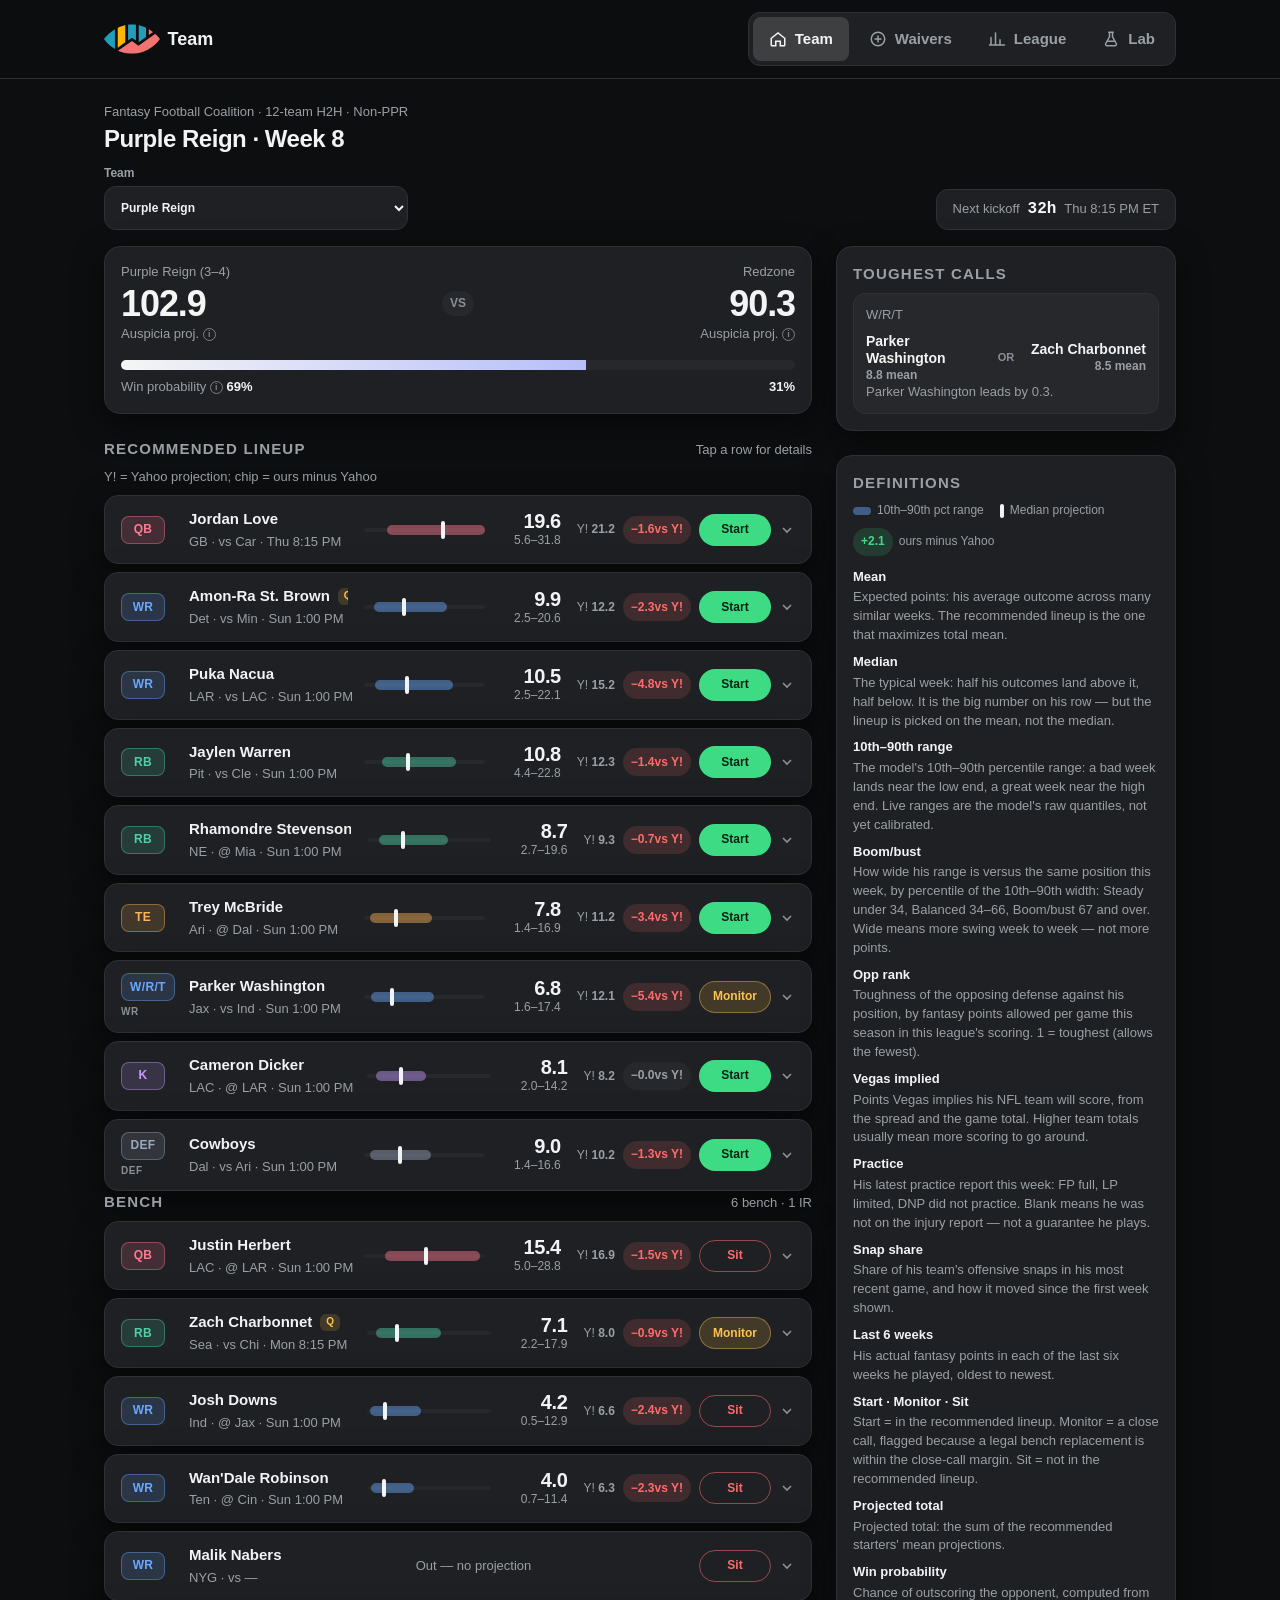
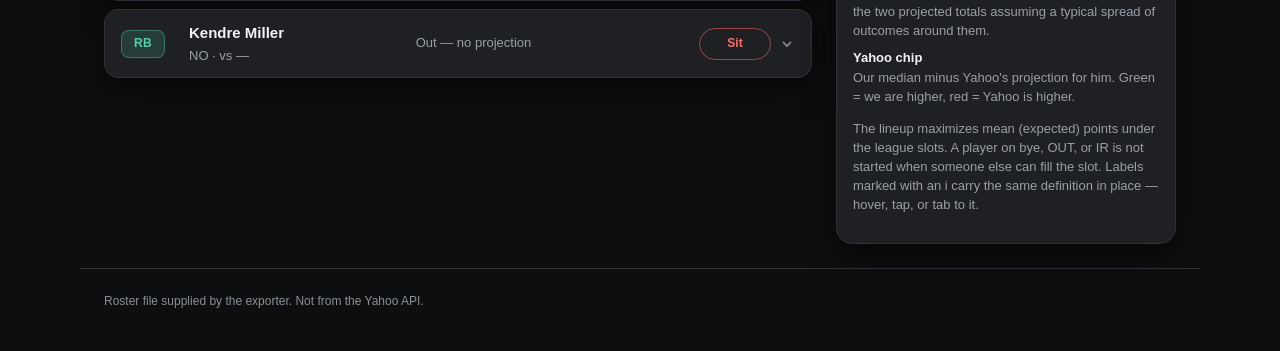
==== site/index.html @ 62c91c12 "Charcoal chrome rebuild: single neutral theme (v0.5.25)" ====
<!DOCTYPE html>
<html lang="en">
<head>
  <meta charset="utf-8">
  <meta name="viewport" content="width=device-width, initial-scale=1, viewport-fit=cover">
  <title>AUSPICIA</title>
  <link rel="icon" href="favicon.svg" type="image/svg+xml">
  <link rel="icon" href="favicon-32.png" type="image/png" sizes="32x32">
  <link rel="apple-touch-icon" href="apple-touch-icon.png">
  <meta name="theme-color" content="#0d0e0f">
  <link rel="stylesheet" href="app.css">
</head>
<body>
  <div id="splash" aria-hidden="true"><img src="auspicia-stacked.svg" alt=""></div>
  <header class="top">
    <div class="top-in">
      <div class="brand"><img class="brand-mark" src="emblem.svg" alt="AUSPICIA"><span id="page-title">Team</span></div>
      <span class="badge hdr-badge" id="example-badge" hidden>● Example data</span>
      <nav class="tabs" role="tablist" aria-label="Views">
        <button role="tab" id="t-team" aria-controls="v-team" aria-selected="true" data-v="team">
          <svg viewBox="0 0 24 24" fill="none" stroke="currentColor" stroke-width="2" stroke-linecap="round" aria-hidden="true"><path d="M3 11l9-7 9 7v9a1 1 0 0 1-1 1h-5v-6H9v6H4a1 1 0 0 1-1-1z"/></svg>
          Team
        </button>
        <button role="tab" id="t-waivers" aria-controls="v-waivers" aria-selected="false" tabindex="-1" data-v="waivers">
          <svg viewBox="0 0 24 24" fill="none" stroke="currentColor" stroke-width="2" stroke-linecap="round" aria-hidden="true"><circle cx="12" cy="12" r="9"/><path d="M12 8v8M8 12h8"/></svg>
          Waivers
        </button>
        <button role="tab" id="t-league" aria-controls="v-league" aria-selected="false" tabindex="-1" data-v="league">
          <svg viewBox="0 0 24 24" fill="none" stroke="currentColor" stroke-width="2" stroke-linecap="round" aria-hidden="true"><path d="M4 20V10M10 20V4M16 20v-7M22 20H2"/></svg>
          League
        </button>
        <button role="tab" id="t-lab" aria-controls="v-lab" aria-selected="false" tabindex="-1" data-v="lab">
          <svg viewBox="0 0 24 24" fill="none" stroke="currentColor" stroke-width="2" stroke-linecap="round" aria-hidden="true"><path d="M9 3h6M10 3v6l-5 9a2 2 0 0 0 2 3h10a2 2 0 0 0 2-3l-5-9V3"/><path d="M7 15h10"/></svg>
          Lab
        </button>
      </nav>
    </div>
  </header>
  <main>
    <p class="sub" id="status" role="status">Loading dashboard…</p>
    <section class="view on" id="v-team" role="tabpanel" aria-labelledby="t-team" hidden>
      <div class="hero">
        <div>
          <div class="sub" id="league-line"></div>
          <h1 id="team-title"></h1>
          <label class="team-pick" for="team-select">Team
            <select id="team-select"></select>
          </label>
        </div>
        <div class="kick" id="kickoff">
          <span class="sub">Next kickoff</span>
          <b class="num" id="countdown"></b>
          <span class="sub" id="kickoff-label"></span>
        </div>
      </div>
      <p class="note" id="team-note" role="status" hidden></p>
      <div class="cols">
        <div class="main-col">
          <div class="card matchup" id="matchup" aria-label="Matchup projection"></div>
          <div class="lineup-col" id="lineup-col"></div>
        </div>
        <div class="side-col">
          <div class="card tough" id="tough-card"></div>
          <div class="card legend-card" id="legend-card"></div>
        </div>
      </div>
    </section>
    <section class="view" id="v-waivers" role="tabpanel" aria-labelledby="t-waivers" hidden>
      <div class="hero"><div><div class="sub" id="waiver-sub"></div><h1>Top pickups</h1></div></div>
      <div class="pills-wrap">
        <div class="pills" role="group" aria-label="Filter by position" id="pills"></div>
      </div>
      <div class="wgrid" id="wlist"></div>
    </section>
    <section class="view" id="v-league" role="tabpanel" aria-labelledby="t-league" hidden>
      <div class="hero"><div><div class="sub" id="league-sub"></div><h1>League</h1></div></div>
      <div class="card table-card">
        <table class="tbl" id="ltbl">
          <caption class="sr">Teams by projected total. Activate a column header to sort.</caption>
          <thead>
            <tr>
              <th scope="col" data-k="rank"><button type="button">#</button></th>
              <th scope="col" data-k="name"><button type="button">Team</button></th>
              <th scope="col" data-k="wins" class="hide-s"><button type="button">Record</button></th>
              <th scope="col" data-k="opponent_name" class="hide-s"><button type="button">Opponent</button></th>
              <th scope="col" data-k="projected_total" class="r" aria-sort="descending"><button type="button" title="Projected total: the sum of the recommended starters' mean projections">Proj</button></th>
              <th scope="col" class="hide-s bar-col"><span class="sr">Share of leader</span></th>
            </tr>
          </thead>
          <tbody></tbody>
        </table>
      </div>
    </section>
    <section class="view" id="v-lab" role="tabpanel" aria-labelledby="t-lab" hidden>
      <div class="hero"><div><div class="sub">Model validation</div><h1>Lab</h1></div></div>
      <div id="lab-root"></div>
      <div class="card engine-card">
        <h2>How the engine works</h2>
        <p class="sub">What the model looks at for each player, and how that becomes a projection.</p>
        <ul class="why">
          <li><b>Recent form, weighted.</b> His last game, his last 3 and last 5, and a weighted average that cares more about lately — plus the direction he's trending.</li>
          <li><b>Opportunity.</b> Snap share, target and carry shares, air yards, red-zone work. Role is stickier than raw points, so the model trusts role more.</li>
          <li><b>The matchup.</b> How many points the opponent has been giving up to his position lately.</li>
          <li><b>The game environment.</b> The Vegas spread, the game total, and each team's implied points — high implied totals mean more scoring to share around. Kickers and defenses are projected mostly from these lines directly.</li>
          <li><b>Availability and context.</b> Injury and practice reports, depth-chart rank, teammates out at his position, rest days, home or away, and last season's scoring rate for players with thin history.</li>
          <li><b>A separate model per position.</b> Quarterbacks, running backs, receivers, and tight ends each get their own model, retrained on every week in the database before this one — using only information that existed before that week's games. No peeking at results.</li>
          <li><b>An honest range, not just a number.</b> Every projection is a middle (the headline), a bad-week end, and a great-week end. Yahoo's number sits next to ours so the difference is always visible.</li>
          <li><b>Graded in public.</b> The scores above come from replaying history week by week and comparing predictions with what actually happened. Live predictions currently use the model's raw range; the calibrated range from the backtest is the next upgrade.</li>
        </ul>
      </div>
    </section>
  </main>
  <footer>
    <span class="badge" id="footer-badge" hidden>● Example data</span>
    <span id="footer-text"></span>
  </footer>
  <script src="app.js" defer></script>
</body>
</html>
---- site/app.css ----
:root {
  color-scheme: dark;
  --bg: #0d0e0f;
  --bg2: #16181a;
  --card: #1e2023;
  --card2: #26282c;
  --line: #2e3136;
  --text: #f2f3f4;
  --muted: #9aa0a6;
  --faint: #8a9096;
  --accent: #f5f5f4;
  --accent-ink: #101112;
  --accentSoft: rgba(245, 245, 244, 0.14);
  --good: #3ddc84;
  --goodSoft: rgba(61, 220, 132, 0.15);
  --bad: #ff6b6b;
  --badSoft: rgba(255, 107, 107, 0.15);
  --warn: #ffc24b;
  --warnSoft: rgba(255, 194, 75, 0.16);
  --qb: #ff7a90;
  --rb: #4fd1a5;
  --wr: #6aa8ff;
  --te: #ffb357;
  --k: #c59bff;
  --def: #9aa7bd;
  --shadow: 0 10px 30px rgba(0, 0, 0, 0.5);
  --r: 16px;
  --font: -apple-system, BlinkMacSystemFont, "Segoe UI", Roboto, "Helvetica Neue", Arial, sans-serif;
  --mono: ui-monospace, SFMono-Regular, Menlo, Consolas, monospace;
}
* { box-sizing: border-box; }
[hidden] { display: none !important; }
svg[hidden] { display: none; }
html, body { margin: 0; }
body {
  background: var(--bg);
  color: var(--text);
  font: 15px/1.45 var(--font);
  min-height: 100vh;
}
button, select { font: inherit; color: inherit; }
:focus-visible { outline: 2px solid var(--accent); outline-offset: 2px; }
.num { font-variant-numeric: tabular-nums; }
header.top {
  position: sticky;
  top: 0;
  z-index: 20;
  background: color-mix(in srgb, var(--bg) 88%, transparent);
  backdrop-filter: blur(10px);
  border-bottom: 1px solid var(--line);
}
.top-in {
  max-width: 1120px;
  margin: 0 auto;
  padding: 12px 24px;
  display: flex;
  align-items: center;
  gap: 16px;
}
.brand { display: flex; align-items: center; gap: 8px; font-weight: 800; font-size: 18px; white-space: nowrap; }
.brand-mark { height: 30px; width: auto; display: block; }
#splash {
  position: fixed; inset: 0; z-index: 2000; background: #0d0e0f;
  display: grid; place-items: center;
  transition: opacity 0.45s ease, visibility 0.45s;
}
#splash img { width: min(300px, 78vw); height: auto; }
#splash.done { opacity: 0; visibility: hidden; pointer-events: none; }
.badge {
  display: inline-flex; align-items: center; gap: 4px;
  font-size: 11px; font-weight: 700; letter-spacing: 0.04em; text-transform: uppercase;
  padding: 2px 8px; border-radius: 999px;
  background: var(--warnSoft); color: var(--warn);
  border: 1px solid color-mix(in srgb, var(--warn) 40%, transparent);
  white-space: nowrap;
}
nav.tabs {
  display: flex; gap: 4px; margin-left: auto;
  background: var(--card); border: 1px solid var(--line); border-radius: 12px; padding: 4px;
}
nav.tabs button {
  border: 0; background: none; padding: 8px 16px; border-radius: 8px; cursor: pointer;
  color: var(--muted); font-weight: 600; display: flex; align-items: center; gap: 8px;
  min-height: 44px;
}
nav.tabs button svg { width: 18px; height: 18px; }
nav.tabs button[aria-selected="true"] { background: var(--accentSoft); color: var(--accent); }
nav.tabs button:hover { color: var(--text); }
.icon-btn {
  border: 1px solid var(--line); background: var(--card);
  width: 44px; height: 44px; border-radius: 12px;
  display: grid; place-items: center; cursor: pointer; flex: none;
}
.icon-btn svg { width: 18px; height: 18px; }
main { max-width: 1120px; margin: 0 auto; padding: 24px; }
section.view { display: none; }
section.view.on { display: block; }
h1 { font-size: 24px; margin: 0 0 8px; letter-spacing: -0.02em; }
h2 { font-size: 15px; margin: 0 0 8px; text-transform: uppercase; letter-spacing: 0.08em; color: var(--muted); font-weight: 700; }
.sub { color: var(--muted); font-size: 13px; }
.card { background: var(--card); border: 1px solid var(--line); border-radius: var(--r); box-shadow: var(--shadow); padding: 16px; }
.hero { display: flex; flex-wrap: wrap; align-items: flex-end; justify-content: space-between; gap: 16px; margin-bottom: 16px; }
.team-pick { display: flex; flex-direction: column; gap: 4px; font-size: 12px; font-weight: 700; color: var(--muted); }
.team-pick select {
  min-height: 44px; min-width: 240px; border-radius: 12px; border: 1px solid var(--line);
  background: var(--card); color: var(--text); font-weight: 700; padding: 0 12px;
}
.kick { display: flex; align-items: center; gap: 8px; background: var(--card); border: 1px solid var(--line); border-radius: 12px; padding: 8px 16px; }
.kick b { font-family: var(--mono); font-size: 16px; color: var(--accent); }
.cols { display: grid; grid-template-columns: minmax(0, 1fr) 340px; gap: 24px; align-items: start; }
.main-col, .side-col { display: flex; flex-direction: column; gap: 24px; min-width: 0; }
.side-col { position: sticky; top: 76px; align-self: start; }
.mu { display: grid; grid-template-columns: 1fr auto 1fr; align-items: center; gap: 16px; }
.mu .t { display: flex; flex-direction: column; gap: 2px; }
.mu .t.r { text-align: right; align-items: flex-end; }
.mu .pts { font-size: 36px; font-weight: 800; letter-spacing: -0.03em; line-height: 1.1; }
.mu .me .pts { color: var(--accent); }
.vs { font-size: 12px; font-weight: 800; color: var(--faint); background: var(--card2); border-radius: 999px; padding: 4px 8px; }
.wp { margin-top: 16px; }
.wpbar { height: 10px; border-radius: 999px; background: var(--card2); overflow: hidden; display: flex; }
.wpbar i { display: block; height: 100%; background: linear-gradient(90deg, var(--accent), color-mix(in srgb, var(--accent) 60%, #5b6cff)); }
.wplab { display: flex; justify-content: space-between; font-size: 13px; color: var(--muted); margin-top: 8px; }
.wplab b { color: var(--text); }
.list { display: flex; flex-direction: column; gap: 8px; }
.row { background: var(--card); border: 1px solid var(--line); border-radius: 14px; box-shadow: var(--shadow); overflow: hidden; }
.row.open { border-color: color-mix(in srgb, var(--accent) 50%, var(--line)); }
.rbtn {
  all: unset; box-sizing: border-box; width: 100%; cursor: pointer;
  display: grid; grid-template-columns: 52px minmax(0, 1.3fr) minmax(0, 1.6fr) auto;
  gap: 16px; align-items: center; padding: 12px 16px; min-height: 44px;
}
.rbtn:focus-visible { outline: 2px solid var(--accent); outline-offset: -2px; }
.rbtn:hover { background: color-mix(in srgb, var(--card2) 50%, transparent); }
.pos {
  display: inline-grid; place-items: center; min-width: 44px; height: 28px; padding: 0 8px;
  border-radius: 8px; font-size: 12px; font-weight: 800; letter-spacing: 0.03em;
  color: var(--c); background: color-mix(in srgb, var(--c) 16%, transparent);
  border: 1px solid color-mix(in srgb, var(--c) 40%, transparent);
}
.slot { display: flex; flex-direction: column; align-items: flex-start; gap: 4px; }
.slot small { font-size: 10px; color: var(--faint); font-weight: 700; letter-spacing: 0.06em; }
.pn { font-weight: 700; white-space: nowrap; overflow: hidden; text-overflow: ellipsis; display: flex; align-items: center; gap: 8px; }
.pm { font-size: 13px; color: var(--muted); white-space: nowrap; overflow: hidden; text-overflow: ellipsis; }
.inj { font-size: 10px; font-weight: 800; padding: 1px 6px; border-radius: 6px; background: var(--badSoft); color: var(--bad); flex: none; }
.inj.q { background: var(--warnSoft); color: var(--warn); }
.proj { display: flex; align-items: center; gap: 12px; }
.rng { position: relative; flex: 1; height: 24px; min-width: 80px; }
.rng .trk { position: absolute; left: 0; right: 0; top: 10px; height: 4px; border-radius: 4px; background: var(--card2); }
.rng .band { position: absolute; top: 7px; height: 10px; border-radius: 6px; background: color-mix(in srgb, var(--c) 45%, transparent); }
.rng .med { position: absolute; top: 3px; width: 4px; height: 18px; margin-left: -2px; border-radius: 2px; background: var(--text); }
.medblock { display: flex; flex-direction: column; align-items: flex-end; min-width: 64px; }
.mednum { font-size: 20px; font-weight: 800; letter-spacing: -0.02em; line-height: 1.1; }
.rngline { font-size: 12px; color: var(--muted); }
.yhw, .yhm { display: flex; align-items: center; gap: 8px; }
.yhm { display: none; }
.meta { display: flex; align-items: center; gap: 8px; justify-content: flex-end; }
.yh { font-size: 12px; color: var(--muted); text-align: right; line-height: 1.2; white-space: nowrap; }
.chip { display: inline-flex; align-items: center; justify-content: center; font-size: 12px; font-weight: 700; padding: 4px 8px; border-radius: 999px; white-space: nowrap; min-height: 28px; }
.d-up { background: var(--goodSoft); color: var(--good); }
.d-dn { background: var(--badSoft); color: var(--bad); }
.d-eq { background: var(--card2); color: var(--muted); }
.v { min-width: 72px; min-height: 32px; border: 1px solid transparent; }
.v-start { background: var(--good); color: #0b2013; }
.v-sit { background: transparent; color: var(--bad); border-color: color-mix(in srgb, var(--bad) 55%, transparent); }
.v-mon { background: var(--warnSoft); color: var(--warn); border-color: color-mix(in srgb, var(--warn) 40%, transparent); }
.chev { width: 16px; height: 16px; color: var(--faint); flex: none; }
.open .chev { transform: rotate(180deg); }
.drawer { display: none; border-top: 1px dashed var(--line); padding: 16px; background: color-mix(in srgb, var(--card2) 45%, transparent); }
.open .drawer { display: block; }
.dgrid { display: grid; grid-template-columns: repeat(5, minmax(0, 1fr)); gap: 12px; }
.stat { background: var(--card); border: 1px solid var(--line); border-radius: 12px; padding: 12px; min-width: 0; }
.stat .k { font-size: 11px; color: var(--faint); text-transform: uppercase; letter-spacing: 0.06em; font-weight: 700; }
.stat .val { font-size: 18px; font-weight: 800; margin-top: 4px; }
.stat .val small { font-size: 12px; font-weight: 600; color: var(--muted); }
.stat .sub { overflow-wrap: anywhere; }
.stat svg.spark { display: block; width: 100%; height: 40px; margin-top: 4px; min-width: 0; }
.def { cursor: help; white-space: nowrap; }
.def-i { display: inline-flex; align-items: center; justify-content: center; width: 13px; height: 13px; border: 1px solid currentColor; border-radius: 50%; font-size: 9px; font-style: normal; font-weight: 800; line-height: 1; vertical-align: 1px; opacity: 0.75; }
#def-tip { position: fixed; z-index: 1000; width: max-content; max-width: min(260px, 78vw); padding: 9px 11px; border-radius: 10px; background: var(--text); color: var(--bg); box-shadow: var(--shadow); font-size: 12px; font-weight: 600; line-height: 1.45; opacity: 0; visibility: hidden; transition: opacity 0.15s ease, visibility 0.15s; pointer-events: none; }
#def-tip.on { opacity: 1; visibility: visible; }
.defs { display: grid; gap: 8px; margin: 12px 0 0; font-size: 13px; }
.defs dt { font-weight: 700; }
.defs dd { margin: 2px 0 0; color: var(--muted); line-height: 1.45; }
.why { margin: 16px 0 0; padding-left: 20px; }
.why li { margin: 4px 0; }
.sec-h { display: flex; align-items: baseline; justify-content: space-between; gap: 12px; margin: 0 0 8px; }
.sec-h h2 { margin: 0; }
.ylegend { margin: 0 0 8px; font-size: 13px; color: var(--muted); }
.tc { display: flex; flex-direction: column; gap: 12px; }
.tough.is-empty { padding: 12px 16px; }
.tough.is-empty p { margin: 0; }
.tci { border: 1px solid var(--line); border-radius: 12px; padding: 12px; background: var(--card2); }
.tci .q { font-size: 13px; color: var(--muted); margin-bottom: 8px; }
.pair { display: grid; grid-template-columns: 1fr auto 1fr; gap: 8px; align-items: center; }
.pair .p { font-weight: 700; font-size: 14px; line-height: 1.25; }
.pair .p small { display: block; font-weight: 600; color: var(--muted); font-size: 12px; }
.pair .p.win { color: var(--accent); }
.pair .or { font-size: 11px; color: var(--faint); font-weight: 800; }
.legend { display: flex; flex-wrap: wrap; gap: 8px 16px; font-size: 12px; color: var(--muted); }
.legend span { display: inline-flex; align-items: center; gap: 6px; }
.sw { width: 18px; height: 8px; border-radius: 4px; background: color-mix(in srgb, var(--wr) 45%, transparent); }
.sw.m { width: 4px; height: 14px; background: var(--text); }
.pills-wrap { position: relative; overflow: hidden; }
.pills { display: flex; gap: 8px; flex-wrap: wrap; margin: 8px 0 16px; }
.pill {
  border: 1px solid var(--line); background: var(--card); padding: 0 16px; border-radius: 999px;
  cursor: pointer; font-weight: 600; font-size: 13px; color: var(--muted);
  min-height: 44px; min-width: 44px;
}
.pill[aria-pressed="true"] { background: var(--accent); border-color: var(--accent); color: var(--accent-ink); }
.wgrid { display: grid; grid-template-columns: repeat(auto-fill, minmax(300px, 1fr)); gap: 24px; }
.wc { display: flex; flex-direction: column; gap: 12px; }
.ad { display: flex; flex-direction: column; gap: 4px; font-size: 14px; }
.ad .plus { color: var(--good); font-weight: 800; margin-right: 6px; }
.ad .minus { color: var(--bad); font-weight: 800; margin-right: 6px; }
.next3 { display: grid; grid-template-columns: repeat(3, 1fr); gap: 8px; }
.next3 div { background: var(--card2); border-radius: 10px; padding: 8px; text-align: center; }
.next3 small { display: block; font-size: 11px; color: var(--faint); font-weight: 700; }
.next3 b { font-size: 16px; }
.wm { display: flex; gap: 16px; align-items: center; flex-wrap: wrap; font-size: 13px; color: var(--muted); min-width: 0; }
.wm b { color: var(--text); font-size: 15px; }
.wm svg.spark { width: 90px; max-width: 90px; height: 28px; margin-top: 0; margin-left: auto; flex: none; }
.table-card { padding: 8px 8px 0; overflow-x: auto; }
.tbl { width: 100%; border-collapse: separate; border-spacing: 0; }
.tbl th { font-size: 11px; text-transform: uppercase; letter-spacing: 0.06em; color: var(--faint); text-align: left; padding: 0; }
.tbl th button {
  all: unset; cursor: pointer; min-width: 44px; min-height: 44px; padding: 0 12px;
  display: inline-flex; gap: 4px; align-items: center; border-radius: 6px; box-sizing: border-box;
}
.tbl th.r { text-align: right; }
.tbl th.r button { width: 100%; justify-content: flex-end; }
.tbl th[aria-sort] button { color: var(--accent); }
.tbl td { padding: 12px; border-top: 1px solid var(--line); vertical-align: middle; }
.tbl .r { text-align: right; }
.tbl tr.mine td { background: var(--accentSoft); }
.tbl tr.mine td:first-child { box-shadow: inset 3px 0 0 var(--accent); }
.tbl .tn { font-weight: 700; }
.opp-line { display: none; font-size: 12px; font-weight: 600; color: var(--muted); }
.mbar { height: 6px; border-radius: 6px; background: var(--card2); overflow: hidden; min-width: 60px; }
.mbar i { display: block; height: 100%; background: var(--faint); }
.tbl tr.mine .mbar i { background: var(--accent); }
.note {
  display: flex; gap: 8px; padding: 12px 16px; border-radius: 12px; margin-bottom: 16px;
  background: var(--warnSoft); color: var(--warn); font-weight: 600; font-size: 14px;
  border: 1px dashed color-mix(in srgb, var(--warn) 50%, transparent);
}
.lab { display: grid; grid-template-columns: repeat(2, minmax(0, 1fr)); gap: 24px; }
.lab .wide { grid-column: 1 / -1; }
.engine-card { margin-top: 24px; }
.mae { display: flex; flex-direction: column; gap: 8px; margin-top: 8px; }
.mae .l { display: grid; grid-template-columns: 52px 1fr auto; gap: 12px; align-items: center; font-size: 13px; }
.mae .b { height: 12px; background: var(--card2); border-radius: 6px; overflow: hidden; }
.mae .b i { display: block; height: 100%; background: var(--c); }
.mae .l.cov { grid-template-columns: 52px 1fr auto auto; }
.mae .l.cov .b { position: relative; height: 16px; }
.mae .band {
  position: absolute; top: 0; bottom: 0; left: 35%; width: 30%;
  background: color-mix(in srgb, var(--text) 16%, transparent);
  box-shadow: inset 1px 0 0 var(--faint), inset -1px 0 0 var(--faint);
}
.mae .dot {
  position: absolute; top: 50%; width: 12px; height: 12px; border-radius: 50%;
  background: var(--c); border: 2px solid var(--card);
  transform: translate(-50%, -50%);
}
.mae .axis-row { margin-top: -4px; }
.mae .ticks { display: flex; justify-content: space-between; font-size: 11px; color: var(--faint); }
.crit { list-style: none; margin: 8px 0 0; padding: 0; }
.crit li { display: flex; justify-content: space-between; gap: 12px; padding: 8px 0; border-top: 1px solid var(--line); }
.pass { color: var(--good); font-weight: 800; }
.fail { color: var(--bad); font-weight: 800; }
.chart svg { width: 100%; height: auto; display: block; }
.chart text { fill: var(--muted); font-size: 11px; font-family: var(--font); }
footer {
  max-width: 1120px; margin: 0 auto; padding: 24px 24px 40px; color: var(--faint); font-size: 12px;
  display: flex; gap: 8px; align-items: center; flex-wrap: wrap; border-top: 1px solid var(--line);
}
.sr { position: absolute; width: 1px; height: 1px; overflow: hidden; clip: rect(0 0 0 0); }
@media (max-width: 980px) {
  .cols { grid-template-columns: 1fr; }
  .main-col, .side-col { display: contents; }
  .dgrid { grid-template-columns: repeat(3, minmax(0, 1fr)); }
}
@media (max-width: 720px) {
  header.top { backdrop-filter: none; background: var(--bg); }
  .top-in { padding: 8px 16px; gap: 8px; }
  .brand { font-size: 16px; }
  .full { display: none; }
  .hdr-badge { margin-left: auto; }
  main { padding: 16px 16px 104px; }
  footer { padding: 16px 16px 104px; }
  nav.tabs {
    position: fixed; left: 0; right: 0; bottom: 0; margin: 0; border-radius: 0;
    border: 0; border-top: 1px solid var(--line);
    padding: 6px 8px calc(6px + env(safe-area-inset-bottom));
    justify-content: space-around; background: var(--card); z-index: 30;
  }
  nav.tabs button { flex-direction: column; gap: 2px; font-size: 11px; padding: 6px 4px; flex: 1; min-height: 52px; justify-content: center; }
  nav.tabs button svg { width: 22px; height: 22px; }
  h1 { font-size: 20px; }
  .mu .pts { font-size: 30px; }
  .matchup { order: 1; }
  .lineup-col { order: 2; }
  .tough { order: 3; }
  .legend-card { order: 4; }
  .rbtn { grid-template-columns: 46px minmax(0, 1fr) auto; grid-template-areas: "s p m" "s r r"; gap: 8px 12px; padding: 12px; }
  .rbtn .slot { grid-area: s; }
  .rbtn .who { grid-area: p; }
  .rbtn .proj { grid-area: r; }
  .rbtn .meta { grid-area: m; align-self: start; }
  .rbtn .meta .yhw { display: none; }
  .yhm { display: flex; }
  .chev { display: block; }
  .dgrid { grid-template-columns: repeat(2, minmax(0, 1fr)); }
  .dgrid .stat:first-child { grid-column: 1 / -1; }
  .dlabel { display: none; }
  .lab { grid-template-columns: 1fr; }
  .wgrid { grid-template-columns: minmax(0, 1fr); }
  .wc { min-width: 0; }
  .wc .pm { white-space: normal; overflow-wrap: anywhere; }
  .pills { flex-wrap: nowrap; overflow-x: auto; scroll-padding-right: 16px; margin: 8px -16px 16px; padding: 0 32px 4px 16px; scrollbar-width: none; }
  .pills-wrap::after {
    content: ""; position: absolute; right: 0; top: 0; bottom: 8px; width: 28px; pointer-events: none;
    background: linear-gradient(to right, transparent, var(--bg));
  }
  .pill { flex: none; }
  .tbl .hide-s { display: none; }
  .opp-line { display: block; }
  .team-pick select { min-width: 0; width: 100%; }
}
@media (prefers-reduced-motion: reduce) { * { transition: none !important; } }
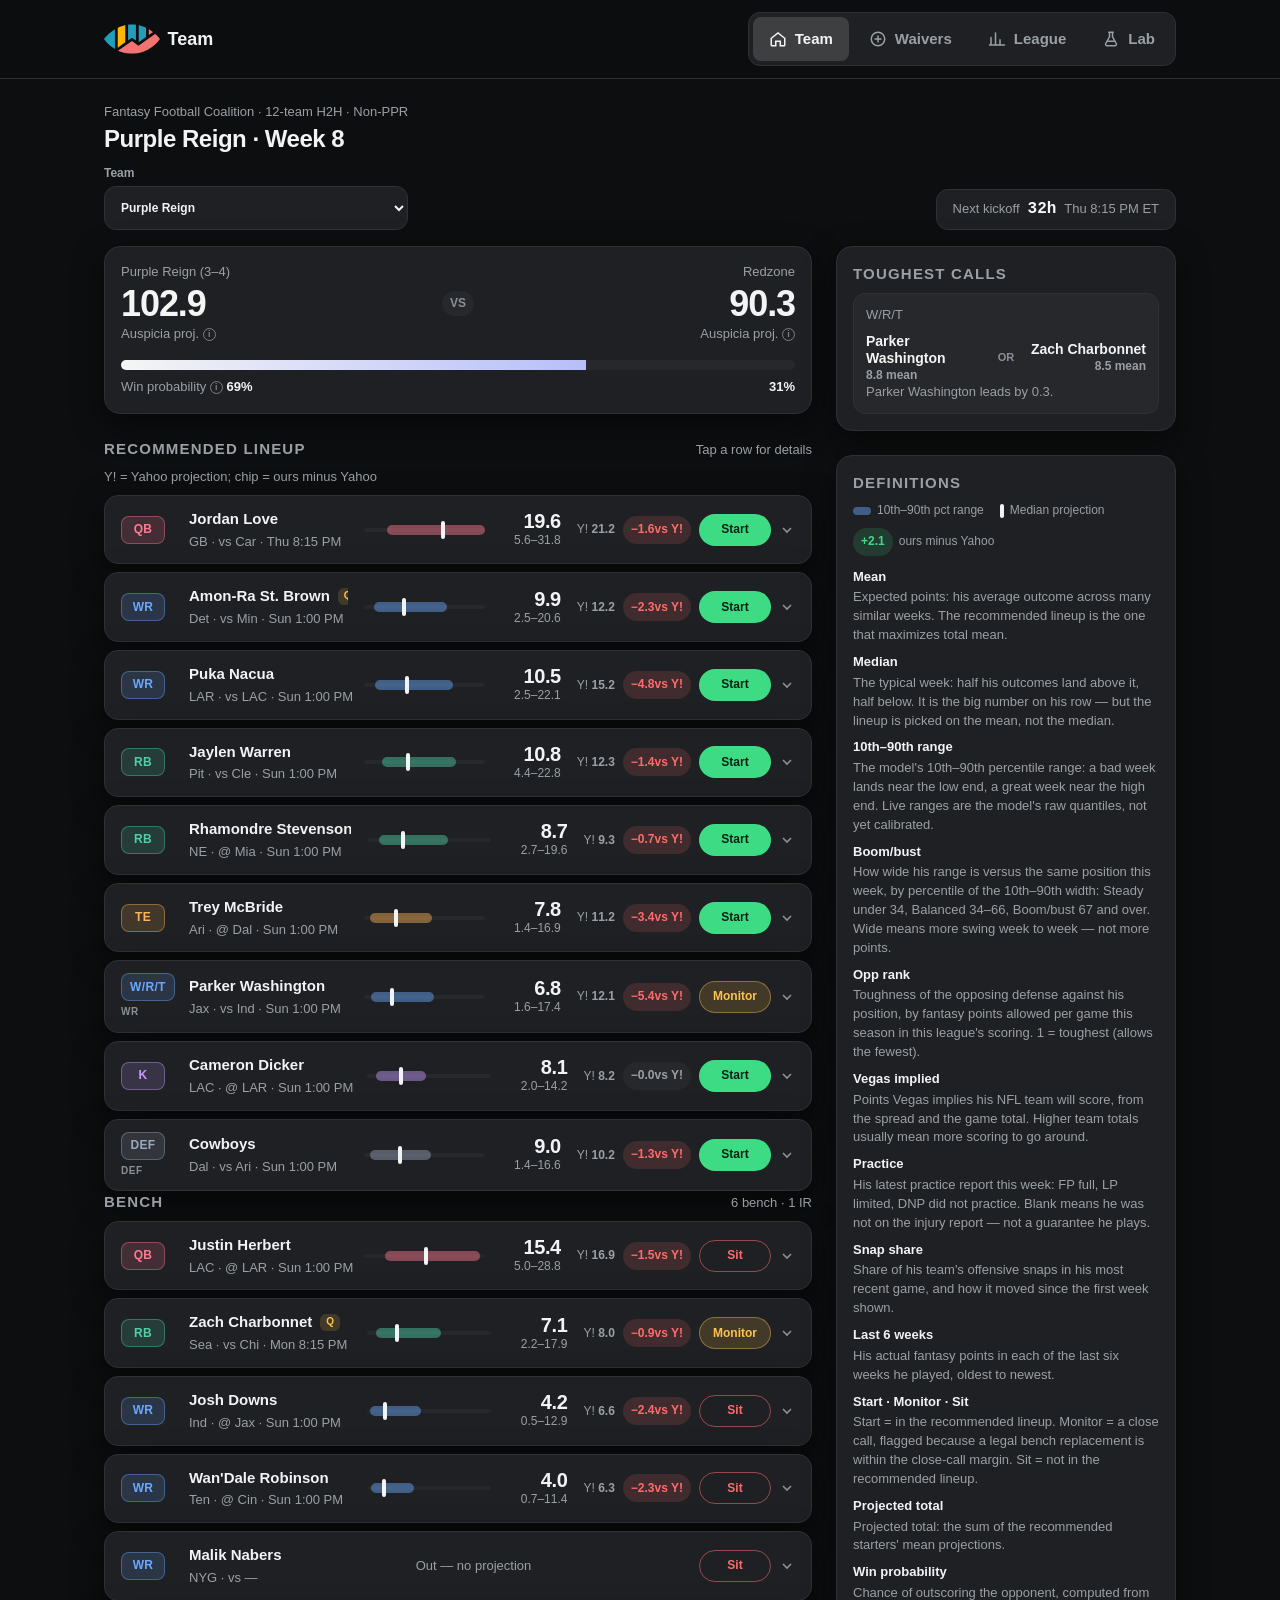
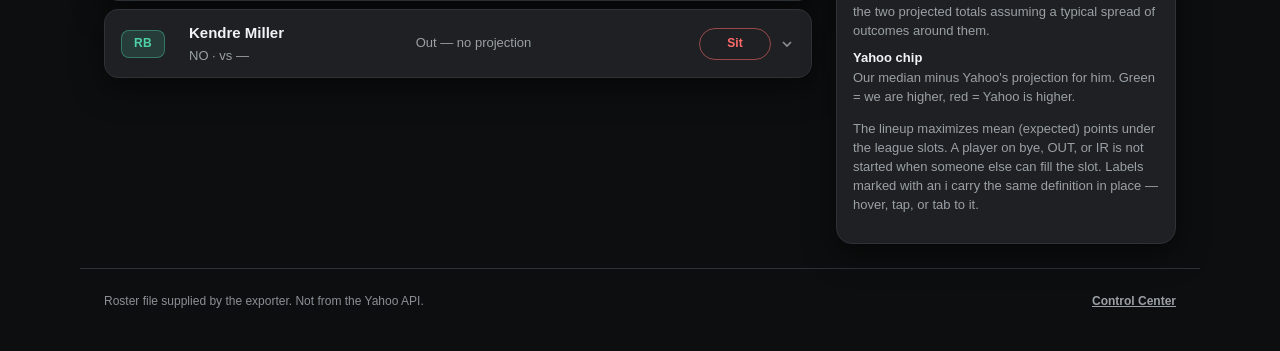
==== commit e94ce080: "Control Center page: engine manual, gates, benchmarks (v0.5.26)" ====
--- a/site/index.html
+++ b/site/index.html
@@ -113,6 +113,7 @@
   <footer>
     <span class="badge" id="footer-badge" hidden>● Example data</span>
     <span id="footer-text"></span>
+    <a href="control.html">Control Center</a>
   </footer>
   <script src="app.js" defer></script>
 </body>
--- a/site/app.css
+++ b/site/app.css
@@ -275,6 +275,7 @@
   max-width: 1120px; margin: 0 auto; padding: 24px 24px 40px; color: var(--faint); font-size: 12px;
   display: flex; gap: 8px; align-items: center; flex-wrap: wrap; border-top: 1px solid var(--line);
 }
+footer a { color: var(--muted); font-weight: 600; margin-left: auto; }
 .sr { position: absolute; width: 1px; height: 1px; overflow: hidden; clip: rect(0 0 0 0); }
 @media (max-width: 980px) {
   .cols { grid-template-columns: 1fr; }
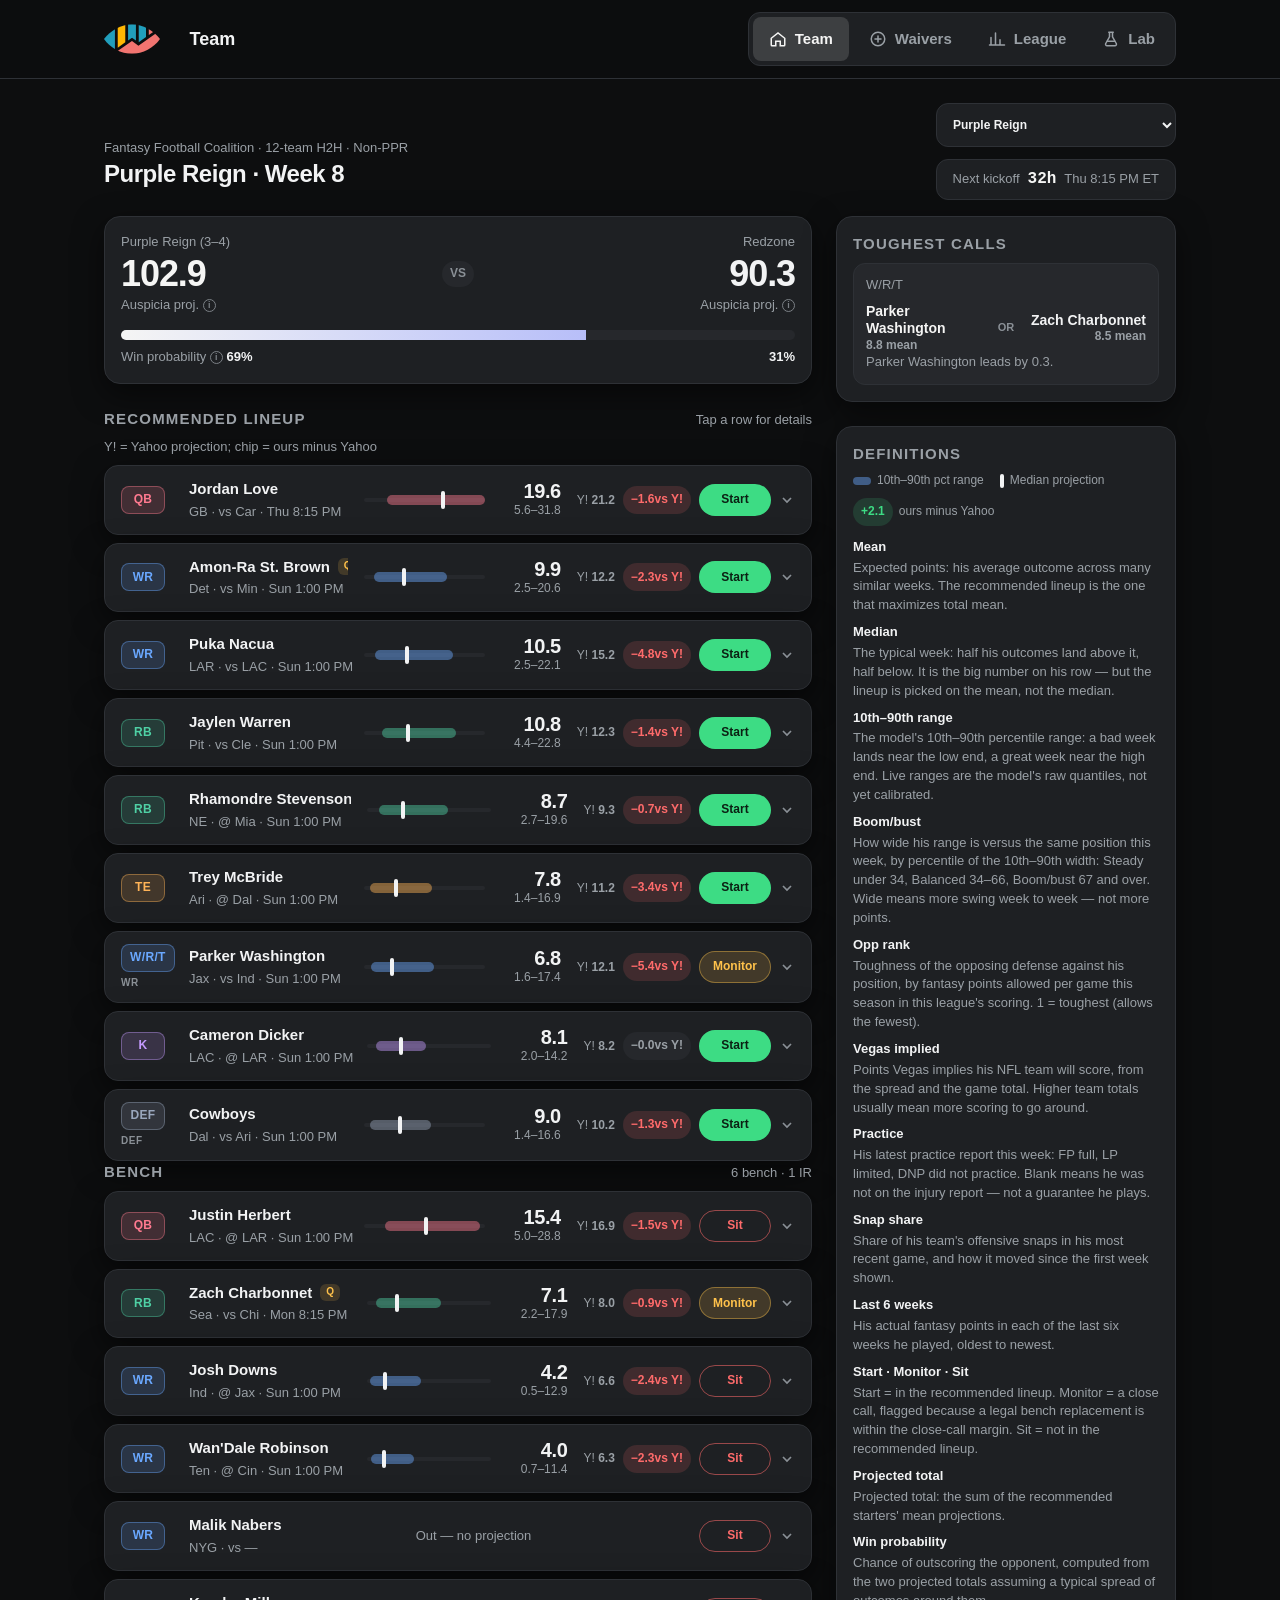
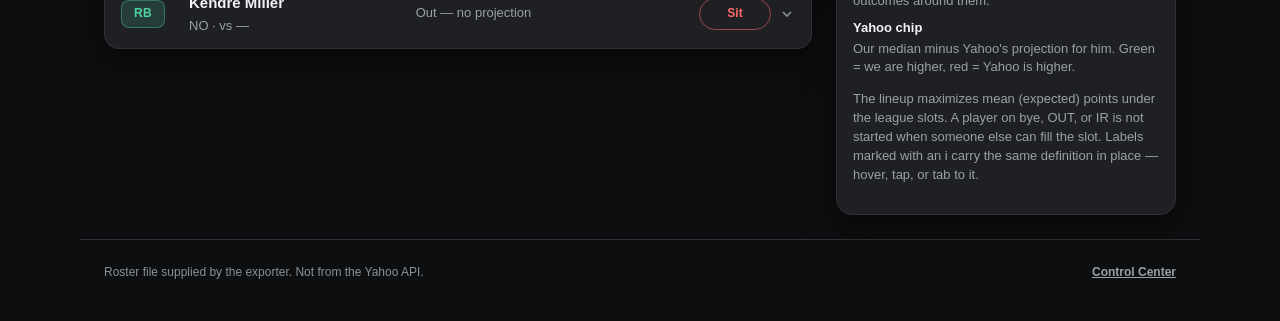
==== commit cde043a2: "Team view: dropdown to top-right, drop the visible Team label" ====
--- a/site/index.html
+++ b/site/index.html
@@ -43,14 +43,16 @@
         <div>
           <div class="sub" id="league-line"></div>
           <h1 id="team-title"></h1>
-          <label class="team-pick" for="team-select">Team
+        </div>
+        <div class="hero-side">
+          <label class="team-pick" for="team-select"><span class="sr">Team</span>
             <select id="team-select"></select>
           </label>
-        </div>
-        <div class="kick" id="kickoff">
-          <span class="sub">Next kickoff</span>
-          <b class="num" id="countdown"></b>
-          <span class="sub" id="kickoff-label"></span>
+          <div class="kick" id="kickoff">
+            <span class="sub">Next kickoff</span>
+            <b class="num" id="countdown"></b>
+            <span class="sub" id="kickoff-label"></span>
+          </div>
         </div>
       </div>
       <p class="note" id="team-note" role="status" hidden></p>
--- a/site/app.css
+++ b/site/app.css
@@ -57,7 +57,7 @@
   align-items: center;
   gap: 16px;
 }
-.brand { display: flex; align-items: center; gap: 8px; font-weight: 800; font-size: 18px; white-space: nowrap; }
+.brand { display: flex; align-items: center; gap: 30px; font-weight: 800; font-size: 18px; white-space: nowrap; }
 .brand-mark { height: 30px; width: auto; display: block; }
 #splash {
   position: fixed; inset: 0; z-index: 2000; background: #0d0e0f;
@@ -100,6 +100,8 @@
 .sub { color: var(--muted); font-size: 13px; }
 .card { background: var(--card); border: 1px solid var(--line); border-radius: var(--r); box-shadow: var(--shadow); padding: 16px; }
 .hero { display: flex; flex-wrap: wrap; align-items: flex-end; justify-content: space-between; gap: 16px; margin-bottom: 16px; }
+.hero-side { display: flex; flex-direction: column; gap: 12px; align-items: flex-end; margin-left: auto; }
+.hero-side .team-pick { text-align: right; }
 .team-pick { display: flex; flex-direction: column; gap: 4px; font-size: 12px; font-weight: 700; color: var(--muted); }
 .team-pick select {
   min-height: 44px; min-width: 240px; border-radius: 12px; border: 1px solid var(--line);
@@ -327,6 +329,7 @@
   .pill { flex: none; }
   .tbl .hide-s { display: none; }
   .opp-line { display: block; }
+  .hero-side { width: 100%; align-items: stretch; }
   .team-pick select { min-width: 0; width: 100%; }
 }
 @media (prefers-reduced-motion: reduce) { * { transition: none !important; } }
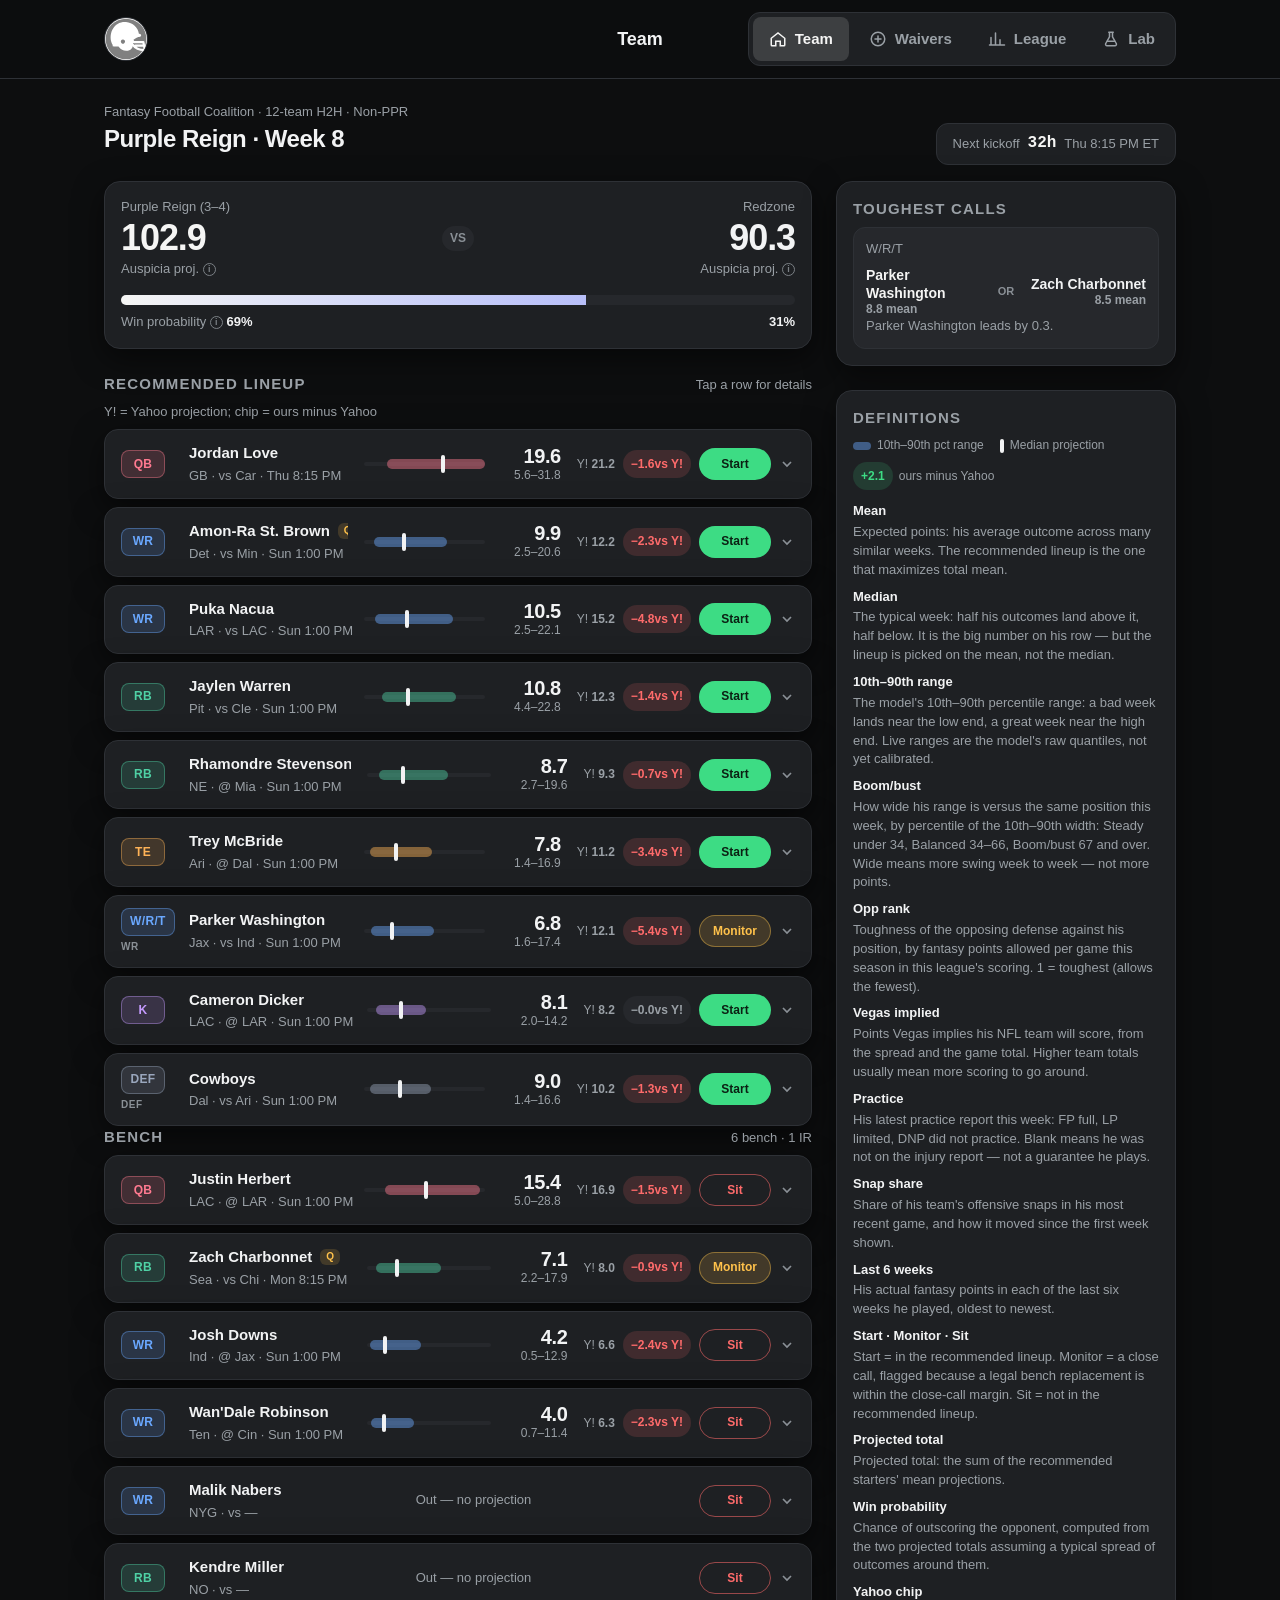
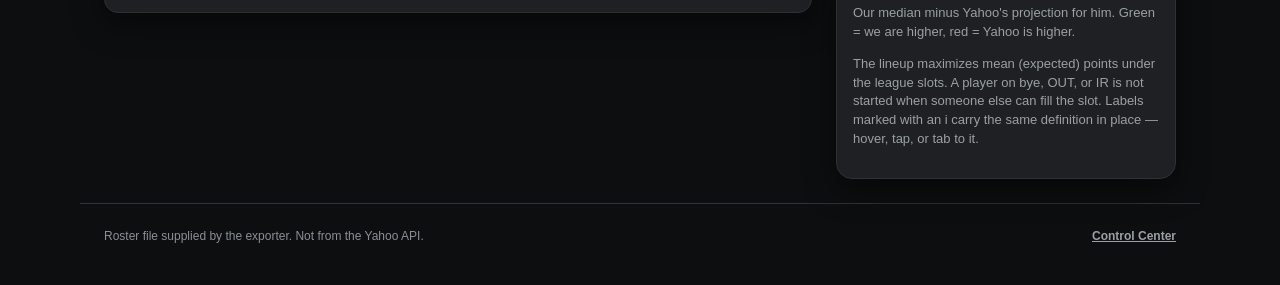
==== commit b7b3e12e: "Header redesign: centered title, helmet team menu, lockup on Lab" ====
--- a/site/index.html
+++ b/site/index.html
@@ -14,7 +14,11 @@
   <div id="splash" aria-hidden="true"><img src="auspicia-stacked.svg" alt=""></div>
   <header class="top">
     <div class="top-in">
-      <div class="brand"><img class="brand-mark" src="emblem.svg" alt="AUSPICIA"><span id="page-title">Team</span></div>
+      <div class="teampick-wrap">
+        <button id="team-btn" class="teambtn" type="button" aria-haspopup="true" aria-expanded="false" aria-label="Choose team"><img src="helmet-gray.svg" alt=""></button>
+        <div id="team-menu" class="teammenu" hidden></div>
+      </div>
+      <div class="hdr-title" id="page-title">Team</div>
       <span class="badge hdr-badge" id="example-badge" hidden>● Example data</span>
       <nav class="tabs" role="tablist" aria-label="Views">
         <button role="tab" id="t-team" aria-controls="v-team" aria-selected="true" data-v="team">
@@ -44,15 +48,10 @@
           <div class="sub" id="league-line"></div>
           <h1 id="team-title"></h1>
         </div>
-        <div class="hero-side">
-          <label class="team-pick" for="team-select"><span class="sr">Team</span>
-            <select id="team-select"></select>
-          </label>
-          <div class="kick" id="kickoff">
-            <span class="sub">Next kickoff</span>
-            <b class="num" id="countdown"></b>
-            <span class="sub" id="kickoff-label"></span>
-          </div>
+        <div class="kick" id="kickoff">
+          <span class="sub">Next kickoff</span>
+          <b class="num" id="countdown"></b>
+          <span class="sub" id="kickoff-label"></span>
         </div>
       </div>
       <p class="note" id="team-note" role="status" hidden></p>
@@ -94,6 +93,7 @@
       </div>
     </section>
     <section class="view" id="v-lab" role="tabpanel" aria-labelledby="t-lab" hidden>
+      <div class="brandblock"><img src="auspicia-stacked.svg" alt="AUSPICIA"></div>
       <div class="hero"><div><div class="sub">Model validation</div><h1>Lab</h1></div></div>
       <div id="lab-root"></div>
       <div class="card engine-card">
--- a/site/app.css
+++ b/site/app.css
@@ -57,8 +57,18 @@
   align-items: center;
   gap: 16px;
 }
-.brand { display: flex; align-items: center; gap: 30px; font-weight: 800; font-size: 18px; white-space: nowrap; }
-.brand-mark { height: 30px; width: auto; display: block; }
+.hdr-title { position: absolute; left: 50%; top: 50%; transform: translate(-50%, -50%); font-weight: 800; font-size: 18px; white-space: nowrap; pointer-events: none; }
+.teampick-wrap { position: relative; }
+.teambtn { width: 44px; height: 44px; border-radius: 50%; overflow: hidden; background: var(--card2); border: 1px solid var(--line); display: grid; place-items: center; cursor: pointer; padding: 0; }
+.teambtn img { width: 100%; height: 100%; display: block; }
+.teambtn:hover { border-color: var(--muted); }
+.teammenu { position: absolute; left: 0; top: calc(100% + 8px); background: var(--card); border: 1px solid var(--line); border-radius: 14px; padding: 6px; min-width: 232px; z-index: 60; box-shadow: 0 16px 40px rgba(0,0,0,.5); }
+.tm-item { display: block; width: 100%; text-align: left; padding: 10px 12px; border-radius: 9px; background: none; border: 0; color: var(--text); font: inherit; cursor: pointer; }
+.tm-item:hover { background: var(--card2); }
+.tm-item.cur { background: var(--card2); font-weight: 650; }
+.tm-item.cur::after { content: "\2713"; float: right; color: var(--muted); }
+.brandblock { text-align: center; padding: 30px 0 10px; }
+.brandblock img { width: 190px; height: auto; }
 #splash {
   position: fixed; inset: 0; z-index: 2000; background: #0d0e0f;
   display: grid; place-items: center;
@@ -100,13 +110,6 @@
 .sub { color: var(--muted); font-size: 13px; }
 .card { background: var(--card); border: 1px solid var(--line); border-radius: var(--r); box-shadow: var(--shadow); padding: 16px; }
 .hero { display: flex; flex-wrap: wrap; align-items: flex-end; justify-content: space-between; gap: 16px; margin-bottom: 16px; }
-.hero-side { display: flex; flex-direction: column; gap: 12px; align-items: flex-end; margin-left: auto; }
-.hero-side .team-pick { text-align: right; }
-.team-pick { display: flex; flex-direction: column; gap: 4px; font-size: 12px; font-weight: 700; color: var(--muted); }
-.team-pick select {
-  min-height: 44px; min-width: 240px; border-radius: 12px; border: 1px solid var(--line);
-  background: var(--card); color: var(--text); font-weight: 700; padding: 0 12px;
-}
 .kick { display: flex; align-items: center; gap: 8px; background: var(--card); border: 1px solid var(--line); border-radius: 12px; padding: 8px 16px; }
 .kick b { font-family: var(--mono); font-size: 16px; color: var(--accent); }
 .cols { display: grid; grid-template-columns: minmax(0, 1fr) 340px; gap: 24px; align-items: start; }
@@ -329,7 +332,7 @@
   .pill { flex: none; }
   .tbl .hide-s { display: none; }
   .opp-line { display: block; }
-  .hero-side { width: 100%; align-items: stretch; }
-  .team-pick select { min-width: 0; width: 100%; }
+  .teampick-wrap { margin-left: auto; }
+  .teammenu { left: auto; right: 0; }
 }
 @media (prefers-reduced-motion: reduce) { * { transition: none !important; } }
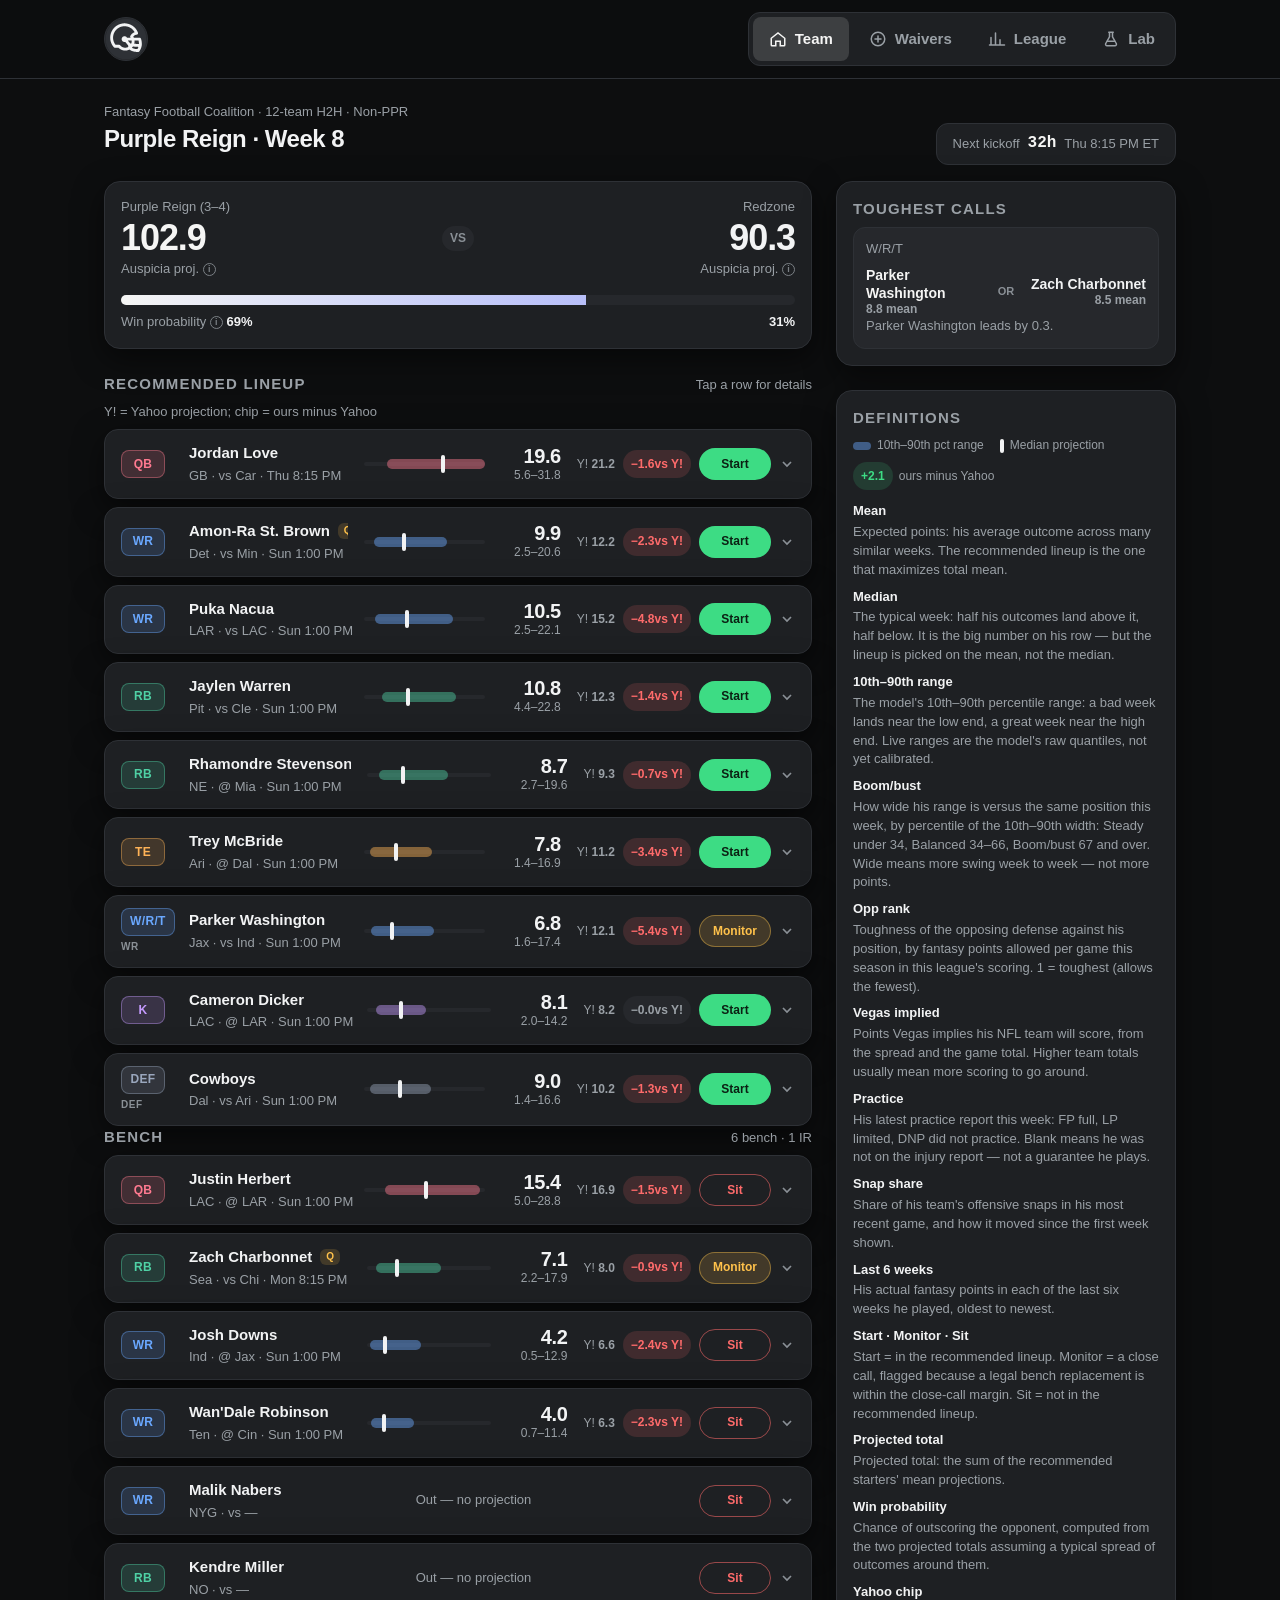
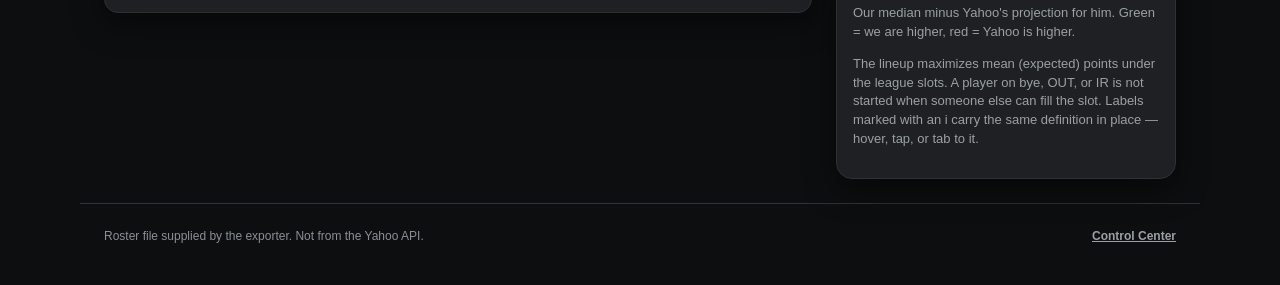
==== commit 0a1a6570: "Batch 0.5.28: splash 825ms, desktop title off, menu close, CC full name, wordmark font" ====
--- a/site/index.html
+++ b/site/index.html
@@ -93,7 +93,7 @@
       </div>
     </section>
     <section class="view" id="v-lab" role="tabpanel" aria-labelledby="t-lab" hidden>
-      <div class="brandblock"><img src="auspicia-stacked.svg" alt="AUSPICIA"></div>
+      <div class="brandblock"><img class="brandblock-emblem" src="emblem.svg" alt=""><div class="wordmark brandblock-word">AUSPICIA</div></div>
       <div class="hero"><div><div class="sub">Model validation</div><h1>Lab</h1></div></div>
       <div id="lab-root"></div>
       <div class="card engine-card">
--- a/site/app.css
+++ b/site/app.css
@@ -61,14 +61,31 @@
 .teampick-wrap { position: relative; }
 .teambtn { width: 44px; height: 44px; border-radius: 50%; overflow: hidden; background: var(--card2); border: 1px solid var(--line); display: grid; place-items: center; cursor: pointer; padding: 0; }
 .teambtn img { width: 100%; height: 100%; display: block; }
+@media (min-width: 721px) {
+  /* Desktop: the button sits at the left edge, so the helmet is flipped to
+     face into the page. On mobile (button at the right) it already does. */
+  .teambtn img { transform: scaleX(-1); }
+  /* Desktop drops the centered page title: the tabs at the top already name
+     the current view. Mobile keeps it — its tabs live at the bottom. */
+  .hdr-title { display: none; }
+}
 .teambtn:hover { border-color: var(--muted); }
 .teammenu { position: absolute; left: 0; top: calc(100% + 8px); background: var(--card); border: 1px solid var(--line); border-radius: 14px; padding: 6px; min-width: 232px; z-index: 60; box-shadow: 0 16px 40px rgba(0,0,0,.5); }
 .tm-item { display: block; width: 100%; text-align: left; padding: 10px 12px; border-radius: 9px; background: none; border: 0; color: var(--text); font: inherit; cursor: pointer; }
 .tm-item:hover { background: var(--card2); }
 .tm-item.cur { background: var(--card2); font-weight: 650; }
 .tm-item.cur::after { content: "\2713"; float: right; color: var(--muted); }
+@font-face {
+  font-family: "Archivo";
+  src: url("archivo-600.woff2") format("woff2");
+  font-weight: 600;
+  font-display: swap;
+}
+.wordmark { font-family: "Archivo", system-ui, sans-serif; font-weight: 600; letter-spacing: .03em; text-transform: uppercase; }
 .brandblock { text-align: center; padding: 30px 0 10px; }
-.brandblock img { width: 190px; height: auto; }
+.brandblock-emblem { width: 139px; height: auto; }
+.brandblock-word { font-size: 37px; line-height: 1.1; color: var(--text); margin-top: 10px; }
+
 #splash {
   position: fixed; inset: 0; z-index: 2000; background: #0d0e0f;
   display: grid; place-items: center;
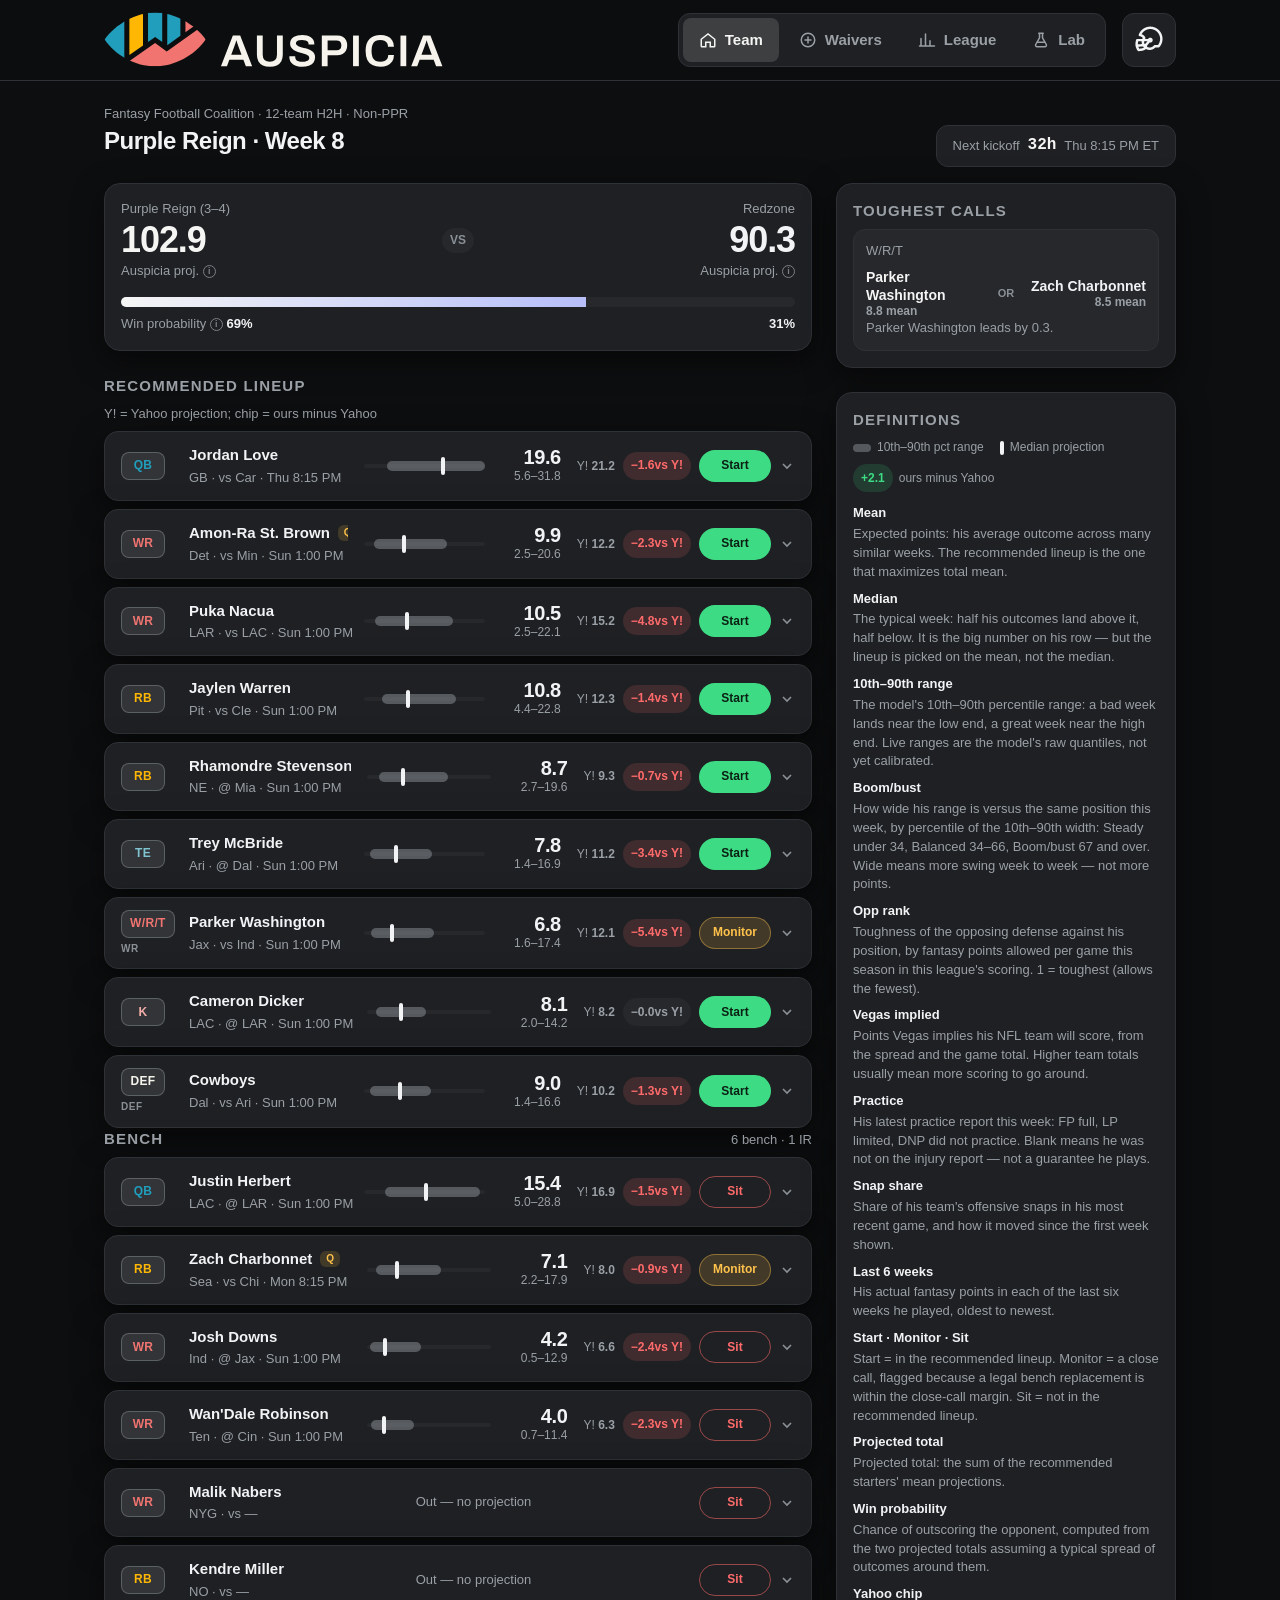
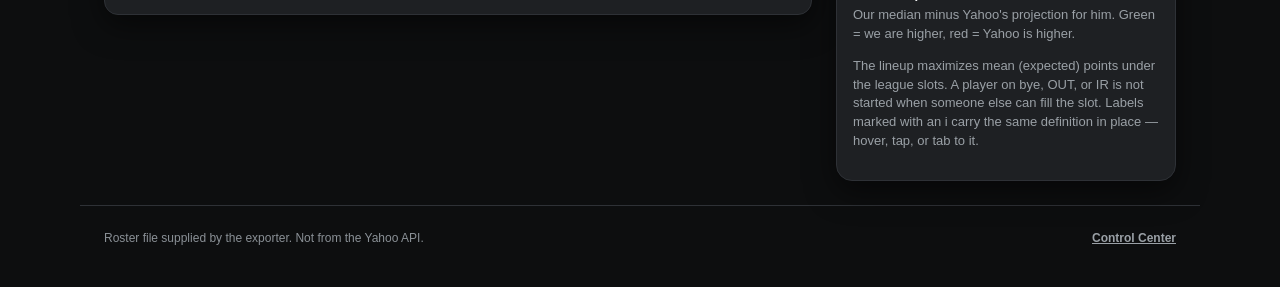
==== commit 517c257c: "0.5.29 batch: position text colours, header redesign, tap-flash fix" ====
--- a/site/index.html
+++ b/site/index.html
@@ -14,10 +14,7 @@
   <div id="splash" aria-hidden="true"><img src="auspicia-stacked.svg" alt=""></div>
   <header class="top">
     <div class="top-in">
-      <div class="teampick-wrap">
-        <button id="team-btn" class="teambtn" type="button" aria-haspopup="true" aria-expanded="false" aria-label="Choose team"><img src="helmet-gray.svg" alt=""></button>
-        <div id="team-menu" class="teammenu" hidden></div>
-      </div>
+      <div class="hdr-logo"><img src="auspicia-lockup.svg" alt="AUSPICIA"></div>
       <div class="hdr-title" id="page-title">Team</div>
       <span class="badge hdr-badge" id="example-badge" hidden>● Example data</span>
       <nav class="tabs" role="tablist" aria-label="Views">
@@ -38,6 +35,10 @@
           Lab
         </button>
       </nav>
+      <div class="teampick-wrap">
+        <button id="team-btn" class="teambtn" type="button" aria-haspopup="true" aria-expanded="false" aria-label="Choose team"><img src="helmet-gray.svg" alt=""></button>
+        <div id="team-menu" class="teammenu" hidden></div>
+      </div>
     </div>
   </header>
   <main>
--- a/site/app.css
+++ b/site/app.css
@@ -17,18 +17,18 @@
   --badSoft: rgba(255, 107, 107, 0.15);
   --warn: #ffc24b;
   --warnSoft: rgba(255, 194, 75, 0.16);
-  --qb: #ff7a90;
-  --rb: #4fd1a5;
-  --wr: #6aa8ff;
-  --te: #ffb357;
-  --k: #c59bff;
-  --def: #9aa7bd;
+  --qb: #9aa0a6;
+  --rb: #9aa0a6;
+  --wr: #9aa0a6;
+  --te: #9aa0a6;
+  --k: #9aa0a6;
+  --def: #9aa0a6;
   --shadow: 0 10px 30px rgba(0, 0, 0, 0.5);
   --r: 16px;
   --font: -apple-system, BlinkMacSystemFont, "Segoe UI", Roboto, "Helvetica Neue", Arial, sans-serif;
   --mono: ui-monospace, SFMono-Regular, Menlo, Consolas, monospace;
 }
-* { box-sizing: border-box; }
+* { box-sizing: border-box; -webkit-tap-highlight-color: transparent; }
 [hidden] { display: none !important; }
 svg[hidden] { display: none; }
 html, body { margin: 0; }
@@ -57,14 +57,26 @@
   align-items: center;
   gap: 16px;
 }
+.hdr-logo { display: none; }
 .hdr-title { position: absolute; left: 50%; top: 50%; transform: translate(-50%, -50%); font-weight: 800; font-size: 18px; white-space: nowrap; pointer-events: none; }
 .teampick-wrap { position: relative; }
 .teambtn { width: 44px; height: 44px; border-radius: 50%; overflow: hidden; background: var(--card2); border: 1px solid var(--line); display: grid; place-items: center; cursor: pointer; padding: 0; }
 .teambtn img { width: 100%; height: 100%; display: block; }
 @media (min-width: 721px) {
-  /* Desktop: the button sits at the left edge, so the helmet is flipped to
-     face into the page. On mobile (button at the right) it already does. */
-  .teambtn img { transform: scaleX(-1); }
+  /* Desktop header (owner design: mocked 2026-10-31, approved 2026-11-01):
+     the horizontal lockup returns at the left as the stock brand SVG — its
+     baked-in proportions (word caps ~0.59x the emblem height) are the
+     owner's chosen ratio, so no live-text lockup is composed here. The
+     helmet moves right of the tabs in a rounded-square button matched to
+     the tabs card (54px, --card surface, same radius and border), showing
+     the glyph only — no disc, no flip; at the right edge it already faces
+     into the page. The team menu drops right-aligned from it. Mobile keeps
+     the earlier header: centered title, round disc helmet at the right. */
+  .hdr-logo { display: flex; align-items: center; }
+  .hdr-logo img { height: 56px; width: auto; display: block; }
+  .teambtn { border-radius: 12px; width: 54px; height: 54px; background: var(--card); }
+  .teambtn img { transform: none; content: url("helmet-glyph.svg"); width: 36px; height: 36px; }
+  .teammenu { left: auto; right: 0; }
   /* Desktop drops the centered page title: the tabs at the top already name
      the current view. Mobile keeps it — its tabs live at the bottom. */
   .hdr-title { display: none; }
@@ -77,7 +89,7 @@
 .tm-item.cur::after { content: "\2713"; float: right; color: var(--muted); }
 @font-face {
   font-family: "Archivo";
-  src: url("archivo-600.woff2") format("woff2");
+  src: url("[data-uri]") format("woff2");
   font-weight: 600;
   font-display: swap;
 }
@@ -156,7 +168,7 @@
 .pos {
   display: inline-grid; place-items: center; min-width: 44px; height: 28px; padding: 0 8px;
   border-radius: 8px; font-size: 12px; font-weight: 800; letter-spacing: 0.03em;
-  color: var(--c); background: color-mix(in srgb, var(--c) 16%, transparent);
+  color: var(--ct, var(--c)); background: color-mix(in srgb, var(--c) 16%, transparent);
   border: 1px solid color-mix(in srgb, var(--c) 40%, transparent);
 }
 .slot { display: flex; flex-direction: column; align-items: flex-start; gap: 4px; }
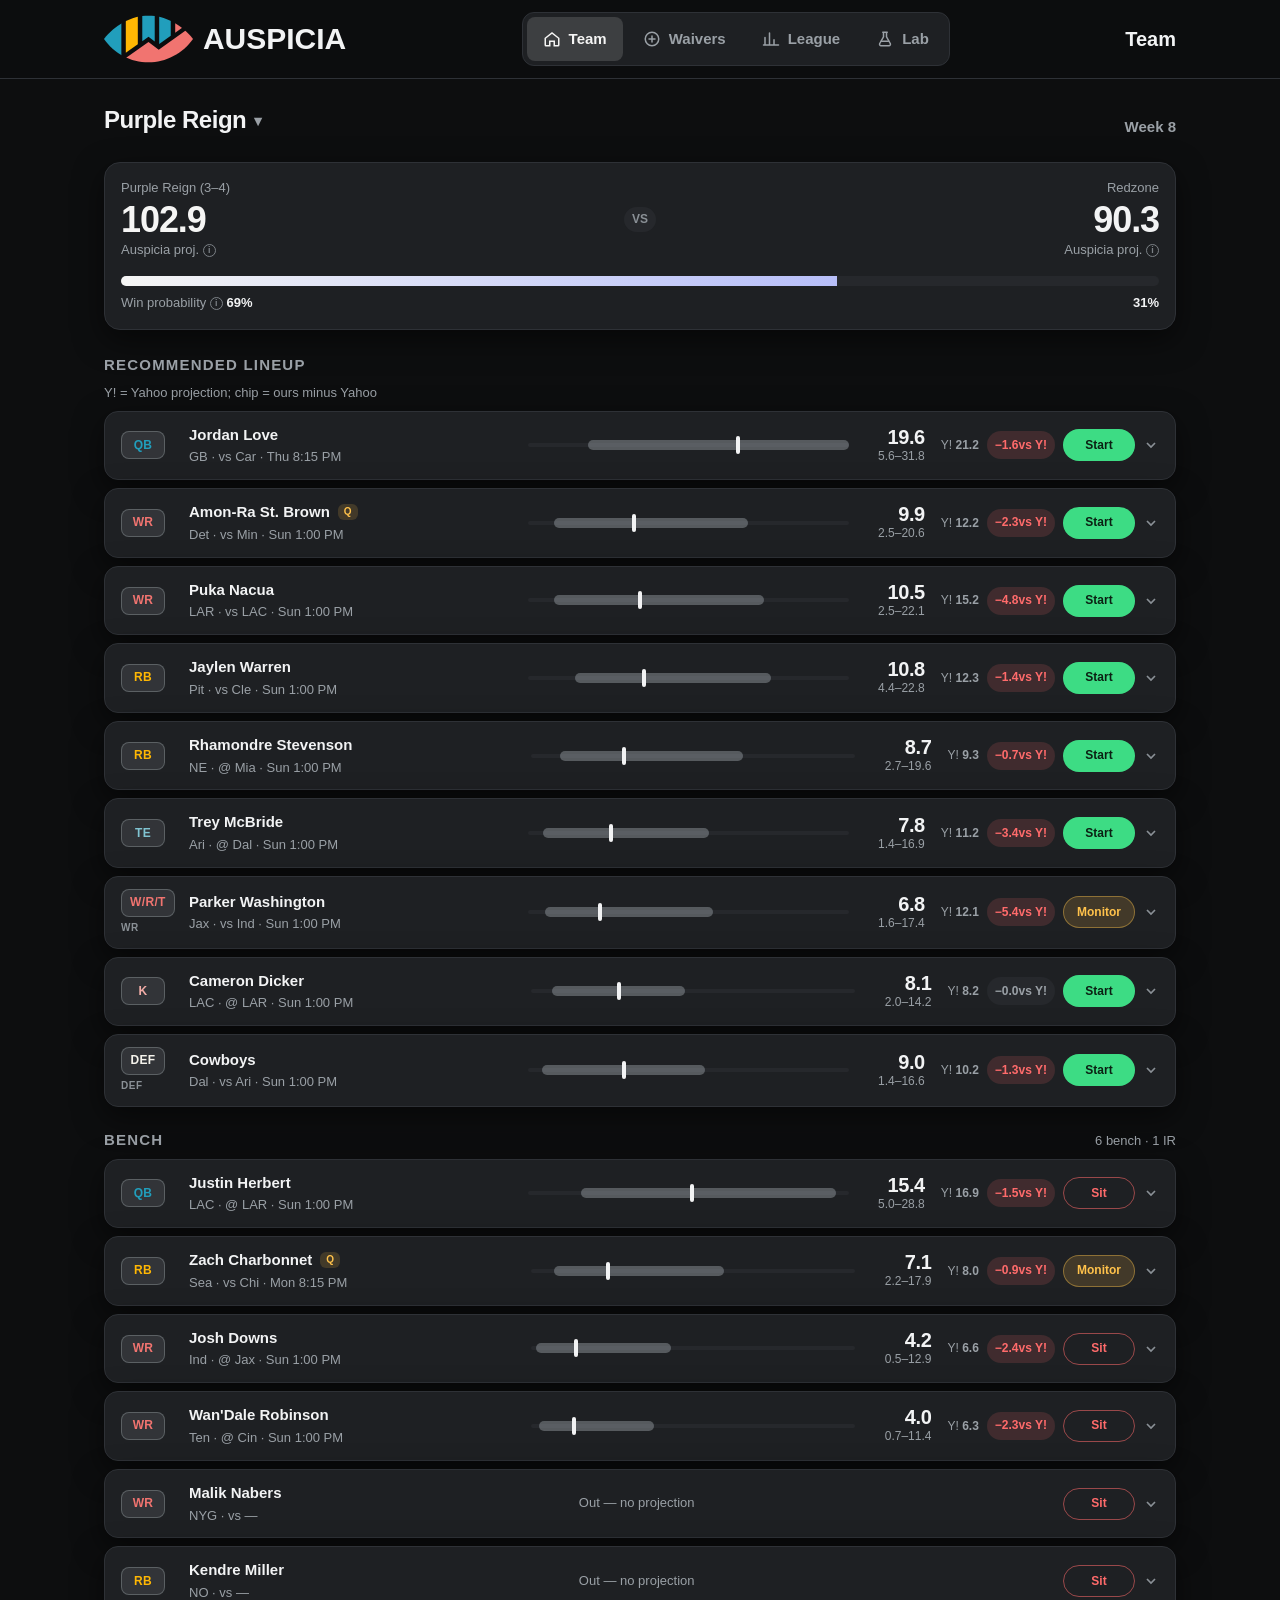
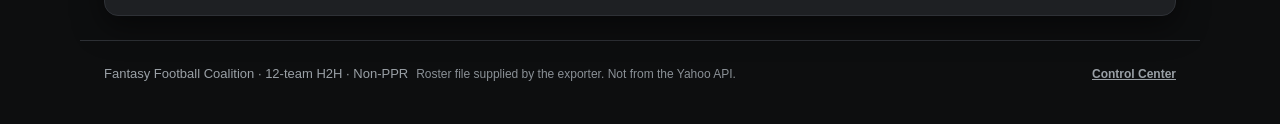
==== commit a60d1c25: "Chrome redesign batch (0.5.30): lockup header at every width, team name becomes the selector, splash" ====
--- a/site/index.html
+++ b/site/index.html
@@ -11,11 +11,9 @@
   <link rel="stylesheet" href="app.css">
 </head>
 <body>
-  <div id="splash" aria-hidden="true"><img src="auspicia-stacked.svg" alt=""></div>
   <header class="top">
     <div class="top-in">
-      <div class="hdr-logo"><img src="auspicia-lockup.svg" alt="AUSPICIA"></div>
-      <div class="hdr-title" id="page-title">Team</div>
+      <div class="hdr-logo"><img src="emblem.svg" alt=""><span class="hdr-word">AUSPICIA</span></div>
       <span class="badge hdr-badge" id="example-badge" hidden>● Example data</span>
       <nav class="tabs" role="tablist" aria-label="Views">
         <button role="tab" id="t-team" aria-controls="v-team" aria-selected="true" data-v="team">
@@ -35,20 +33,18 @@
           Lab
         </button>
       </nav>
-      <div class="teampick-wrap">
-        <button id="team-btn" class="teambtn" type="button" aria-haspopup="true" aria-expanded="false" aria-label="Choose team"><img src="helmet-gray.svg" alt=""></button>
-        <div id="team-menu" class="teammenu" hidden></div>
-      </div>
+      <div class="hdr-title" id="page-title">Team</div>
     </div>
   </header>
   <main>
     <p class="sub" id="status" role="status">Loading dashboard…</p>
     <section class="view on" id="v-team" role="tabpanel" aria-labelledby="t-team" hidden>
       <div class="hero">
-        <div>
-          <div class="sub" id="league-line"></div>
-          <h1 id="team-title"></h1>
+        <div class="tsel-wrap">
+          <button id="team-btn" class="teamsel" type="button" aria-haspopup="true" aria-expanded="false" aria-label="Choose team"><span id="team-title"></span><span class="tsel-caret" aria-hidden="true">▾</span></button>
+          <div id="team-menu" class="teammenu" hidden></div>
         </div>
+        <div class="week-label" id="week-label"></div>
         <div class="kick" id="kickoff">
           <span class="sub">Next kickoff</span>
           <b class="num" id="countdown"></b>
@@ -61,10 +57,7 @@
           <div class="card matchup" id="matchup" aria-label="Matchup projection"></div>
           <div class="lineup-col" id="lineup-col"></div>
         </div>
-        <div class="side-col">
-          <div class="card tough" id="tough-card"></div>
-          <div class="card legend-card" id="legend-card"></div>
-        </div>
+
       </div>
     </section>
     <section class="view" id="v-waivers" role="tabpanel" aria-labelledby="t-waivers" hidden>
@@ -94,8 +87,6 @@
       </div>
     </section>
     <section class="view" id="v-lab" role="tabpanel" aria-labelledby="t-lab" hidden>
-      <div class="brandblock"><img class="brandblock-emblem" src="emblem.svg" alt=""><div class="wordmark brandblock-word">AUSPICIA</div></div>
-      <div class="hero"><div><div class="sub">Model validation</div><h1>Lab</h1></div></div>
       <div id="lab-root"></div>
       <div class="card engine-card">
         <h2>How the engine works</h2>
@@ -111,10 +102,12 @@
           <li><b>Graded in public.</b> The scores above come from replaying history week by week and comparing predictions with what actually happened. Live predictions currently use the model's raw range; the calibrated range from the backtest is the next upgrade.</li>
         </ul>
       </div>
+      <div class="card legend-card" id="legend-card"></div>
     </section>
   </main>
   <footer>
     <span class="badge" id="footer-badge" hidden>● Example data</span>
+    <span class="sub" id="league-line"></span>
     <span id="footer-text"></span>
     <a href="control.html">Control Center</a>
   </footer>
--- a/site/app.css
+++ b/site/app.css
@@ -57,11 +57,9 @@
   align-items: center;
   gap: 16px;
 }
-.hdr-logo { display: none; }
-.hdr-title { position: absolute; left: 50%; top: 50%; transform: translate(-50%, -50%); font-weight: 800; font-size: 18px; white-space: nowrap; pointer-events: none; }
-.teampick-wrap { position: relative; }
-.teambtn { width: 44px; height: 44px; border-radius: 50%; overflow: hidden; background: var(--card2); border: 1px solid var(--line); display: grid; place-items: center; cursor: pointer; padding: 0; }
-.teambtn img { width: 100%; height: 100%; display: block; }
+.hdr-logo { display: flex; align-items: center; }
+.hdr-logo img { height: 34px; width: auto; display: block; }
+.hdr-title { margin-left: auto; font-weight: 800; font-size: 18px; white-space: nowrap; }
 @media (min-width: 721px) {
   /* Desktop header (owner design: mocked 2026-10-31, approved 2026-11-01):
      the horizontal lockup returns at the left as the stock brand SVG — its
@@ -74,37 +72,17 @@
      the earlier header: centered title, round disc helmet at the right. */
   .hdr-logo { display: flex; align-items: center; }
   .hdr-logo img { height: 56px; width: auto; display: block; }
-  .teambtn { border-radius: 12px; width: 54px; height: 54px; background: var(--card); }
-  .teambtn img { transform: none; content: url("helmet-glyph.svg"); width: 36px; height: 36px; }
   .teammenu { left: auto; right: 0; }
   /* Desktop drops the centered page title: the tabs at the top already name
      the current view. Mobile keeps it — its tabs live at the bottom. */
-  .hdr-title { display: none; }
-}
-.teambtn:hover { border-color: var(--muted); }
+  .hdr-title { display: block; }
+}
 .teammenu { position: absolute; left: 0; top: calc(100% + 8px); background: var(--card); border: 1px solid var(--line); border-radius: 14px; padding: 6px; min-width: 232px; z-index: 60; box-shadow: 0 16px 40px rgba(0,0,0,.5); }
 .tm-item { display: block; width: 100%; text-align: left; padding: 10px 12px; border-radius: 9px; background: none; border: 0; color: var(--text); font: inherit; cursor: pointer; }
 .tm-item:hover { background: var(--card2); }
 .tm-item.cur { background: var(--card2); font-weight: 650; }
 .tm-item.cur::after { content: "\2713"; float: right; color: var(--muted); }
-@font-face {
-  font-family: "Archivo";
-  src: url("[data-uri]") format("woff2");
-  font-weight: 600;
-  font-display: swap;
-}
-.wordmark { font-family: "Archivo", system-ui, sans-serif; font-weight: 600; letter-spacing: .03em; text-transform: uppercase; }
-.brandblock { text-align: center; padding: 30px 0 10px; }
-.brandblock-emblem { width: 139px; height: auto; }
-.brandblock-word { font-size: 37px; line-height: 1.1; color: var(--text); margin-top: 10px; }
 
-#splash {
-  position: fixed; inset: 0; z-index: 2000; background: #0d0e0f;
-  display: grid; place-items: center;
-  transition: opacity 0.45s ease, visibility 0.45s;
-}
-#splash img { width: min(300px, 78vw); height: auto; }
-#splash.done { opacity: 0; visibility: hidden; pointer-events: none; }
 .badge {
   display: inline-flex; align-items: center; gap: 4px;
   font-size: 11px; font-weight: 700; letter-spacing: 0.04em; text-transform: uppercase;
@@ -220,16 +198,6 @@
 .sec-h { display: flex; align-items: baseline; justify-content: space-between; gap: 12px; margin: 0 0 8px; }
 .sec-h h2 { margin: 0; }
 .ylegend { margin: 0 0 8px; font-size: 13px; color: var(--muted); }
-.tc { display: flex; flex-direction: column; gap: 12px; }
-.tough.is-empty { padding: 12px 16px; }
-.tough.is-empty p { margin: 0; }
-.tci { border: 1px solid var(--line); border-radius: 12px; padding: 12px; background: var(--card2); }
-.tci .q { font-size: 13px; color: var(--muted); margin-bottom: 8px; }
-.pair { display: grid; grid-template-columns: 1fr auto 1fr; gap: 8px; align-items: center; }
-.pair .p { font-weight: 700; font-size: 14px; line-height: 1.25; }
-.pair .p small { display: block; font-weight: 600; color: var(--muted); font-size: 12px; }
-.pair .p.win { color: var(--accent); }
-.pair .or { font-size: 11px; color: var(--faint); font-weight: 800; }
 .legend { display: flex; flex-wrap: wrap; gap: 8px 16px; font-size: 12px; color: var(--muted); }
 .legend span { display: inline-flex; align-items: center; gap: 6px; }
 .sw { width: 18px; height: 8px; border-radius: 4px; background: color-mix(in srgb, var(--wr) 45%, transparent); }
@@ -336,7 +304,6 @@
   .mu .pts { font-size: 30px; }
   .matchup { order: 1; }
   .lineup-col { order: 2; }
-  .tough { order: 3; }
   .legend-card { order: 4; }
   .rbtn { grid-template-columns: 46px minmax(0, 1fr) auto; grid-template-areas: "s p m" "s r r"; gap: 8px 12px; padding: 12px; }
   .rbtn .slot { grid-area: s; }
@@ -361,7 +328,40 @@
   .pill { flex: none; }
   .tbl .hide-s { display: none; }
   .opp-line { display: block; }
-  .teampick-wrap { margin-left: auto; }
   .teammenu { left: auto; right: 0; }
 }
 @media (prefers-reduced-motion: reduce) { * { transition: none !important; } }
+
+/* --- chrome mock 2026-11-01 (owner spec, uncommitted): logo in the header
+   row at every width, page title right aligned, helmet button gone, the
+   team name itself is the team selector (plain text + caret, no box),
+   next-kickoff hidden for later, week on the team-name line, league line
+   in the footer, and breathing room above the Bench section header. --- */
+#kickoff { display: none; }
+.tsel-wrap { position: relative; }
+.teamsel { background: none; border: 0; padding: 0; margin: 0 0 8px; display: flex; align-items: center; gap: 8px; cursor: pointer; font-size: 24px; font-weight: 700; letter-spacing: -0.02em; color: var(--text); -webkit-tap-highlight-color: transparent; }
+.tsel-caret { font-size: 15px; color: var(--muted); }
+.tsel-wrap .teammenu { left: 0; right: auto; }
+.week-label { font-size: 15px; font-weight: 700; color: var(--muted); padding-bottom: 8px; }
+.list + .sec-h { margin-top: 22px; }
+@media (max-width: 720px) { .teamsel { font-size: 20px; } }
+
+/* --- chrome mock round 2 (2026-11-01): Toughest Calls removed, Definitions
+   moved to the bottom of Lab, Lab brandblock + hero removed, Control hero
+   removed, and the Control Center emblem+text lockup (gap fixed to 10px)
+   becomes the header logo on the dashboard too. Team view goes single
+   column now that its side column is empty. --- */
+#v-team .cols { grid-template-columns: minmax(0, 1fr); }
+.hdr-logo { gap: 10px; }
+.hdr-logo img { height: 30px; }
+.hdr-word { font-weight: 800; font-size: 18px; white-space: nowrap; }
+#v-lab .legend-card { margin-top: 24px; }
+
+/* --- chrome mock round 3 (2026-11-01): the compact header is MOBILE ONLY
+   (owner's scope call). On desktop the same emblem+text lockup scales up —
+   48px emblem, 30px wordmark — so the header keeps its presence. --- */
+@media (min-width: 721px) {
+  .hdr-logo img { height: 48px; }
+  .hdr-word { font-size: 30px; }
+  .hdr-title { font-size: 20px; }
+}
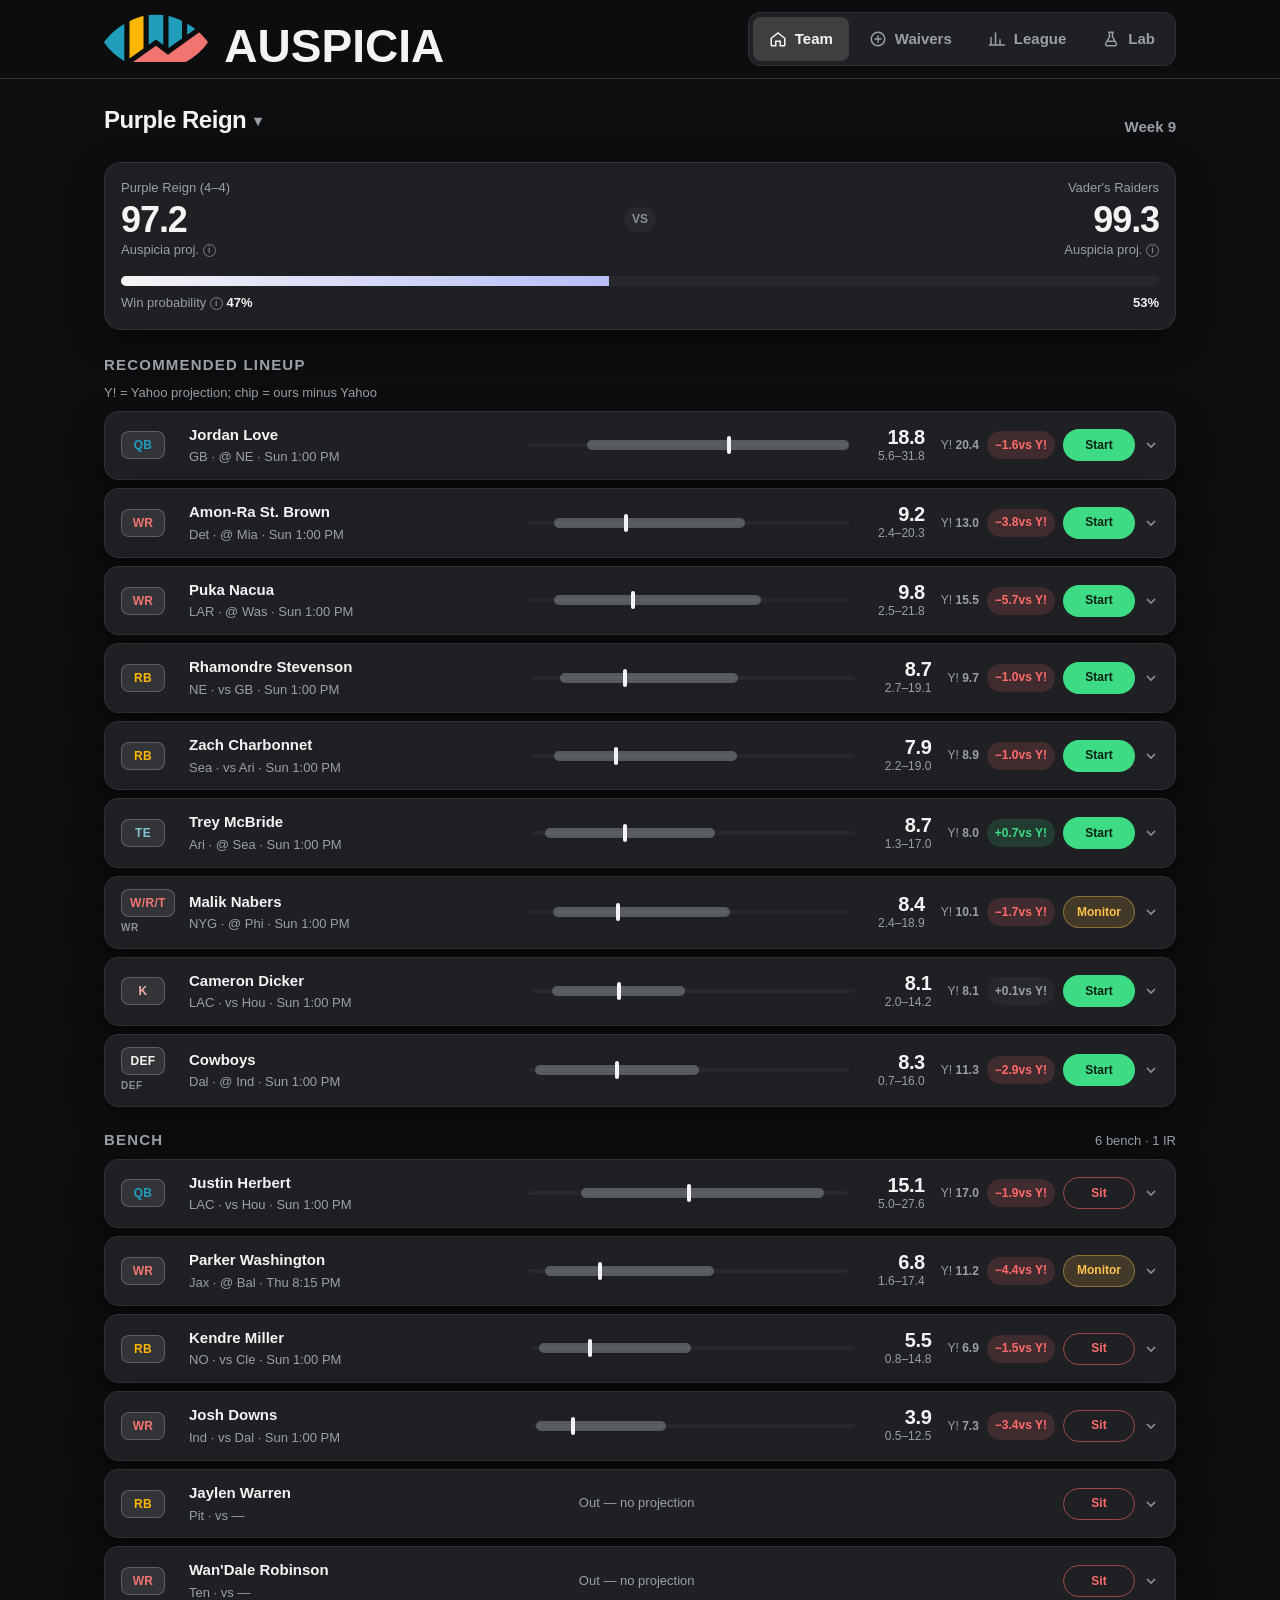
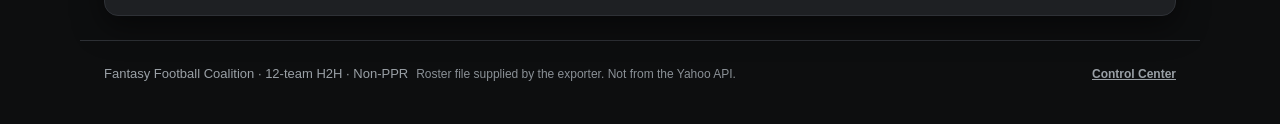
==== commit 9a70ae4d: "Lab report card: weekly grades with a pager back through earlier weeks (0.5.37)" ====
--- a/site/index.html
+++ b/site/index.html
@@ -87,6 +87,7 @@
       </div>
     </section>
     <section class="view" id="v-lab" role="tabpanel" aria-labelledby="t-lab" hidden>
+      <div id="report-root"></div>
       <div id="lab-root"></div>
       <div class="card engine-card">
         <h2>How the engine works</h2>
--- a/site/app.css
+++ b/site/app.css
@@ -54,12 +54,14 @@
   margin: 0 auto;
   padding: 12px 24px;
   display: flex;
-  align-items: center;
+  align-items: flex-end;
   gap: 16px;
 }
 .hdr-logo { display: flex; align-items: center; }
 .hdr-logo img { height: 34px; width: auto; display: block; }
-.hdr-title { margin-left: auto; font-weight: 800; font-size: 18px; white-space: nowrap; }
+/* No page title at any width (owner call, 2026-11-01): the nav already
+   names the current view — bottom bar on mobile, tabs on desktop. */
+.hdr-title { display: none; }
 @media (min-width: 721px) {
   /* Desktop header (owner design: mocked 2026-10-31, approved 2026-11-01):
      the horizontal lockup returns at the left as the stock brand SVG — its
@@ -73,9 +75,6 @@
   .hdr-logo { display: flex; align-items: center; }
   .hdr-logo img { height: 56px; width: auto; display: block; }
   .teammenu { left: auto; right: 0; }
-  /* Desktop drops the centered page title: the tabs at the top already name
-     the current view. Mobile keeps it — its tabs live at the bottom. */
-  .hdr-title { display: block; }
 }
 .teammenu { position: absolute; left: 0; top: calc(100% + 8px); background: var(--card); border: 1px solid var(--line); border-radius: 14px; padding: 6px; min-width: 232px; z-index: 60; box-shadow: 0 16px 40px rgba(0,0,0,.5); }
 .tm-item { display: block; width: 100%; text-align: left; padding: 10px 12px; border-radius: 9px; background: none; border: 0; color: var(--text); font: inherit; cursor: pointer; }
@@ -144,7 +143,7 @@
 .rbtn:focus-visible { outline: 2px solid var(--accent); outline-offset: -2px; }
 .rbtn:hover { background: color-mix(in srgb, var(--card2) 50%, transparent); }
 .pos {
-  display: inline-grid; place-items: center; min-width: 44px; height: 28px; padding: 0 8px;
+  display: inline-flex; align-items: center; justify-content: center; line-height: 1; min-width: 44px; height: 28px; padding: 0 8px;
   border-radius: 8px; font-size: 12px; font-weight: 800; letter-spacing: 0.03em;
   color: var(--ct, var(--c)); background: color-mix(in srgb, var(--c) 16%, transparent);
   border: 1px solid color-mix(in srgb, var(--c) 40%, transparent);
@@ -246,6 +245,19 @@
   background: var(--warnSoft); color: var(--warn); font-weight: 600; font-size: 14px;
   border: 1px dashed color-mix(in srgb, var(--warn) 50%, transparent);
 }
+.report-card { margin-bottom: 24px; }
+.rep-head { display: flex; align-items: center; justify-content: space-between; gap: 12px; }
+.rep-head h2 { margin: 0; }
+.rep-pager { display: flex; align-items: center; gap: 10px; }
+.rep-pager button { min-width: 40px; height: 40px; border-radius: 10px; border: 1px solid var(--line); background: var(--card2); color: var(--text); font-size: 22px; line-height: 1; cursor: pointer; -webkit-tap-highlight-color: transparent; }
+.rep-pager button:disabled { opacity: 0.35; cursor: default; }
+.rep-week { font-weight: 700; white-space: nowrap; }
+.rep-verdict { line-height: 1.55; }
+.report-card p { line-height: 1.55; }
+.rep-tbl { margin: 10px 0 4px; }
+.rep-tbl td { padding: 9px 8px; }
+.rep-tbl th { padding: 0 8px; }
+.rep-prov { margin-top: 10px; }
 .lab { display: grid; grid-template-columns: repeat(2, minmax(0, 1fr)); gap: 24px; }
 .lab .wide { grid-column: 1 / -1; }
 .engine-card { margin-top: 24px; }
@@ -305,11 +317,16 @@
   .matchup { order: 1; }
   .lineup-col { order: 2; }
   .legend-card { order: 4; }
-  .rbtn { grid-template-columns: 46px minmax(0, 1fr) auto; grid-template-areas: "s p m" "s r r"; gap: 8px 12px; padding: 12px; }
-  .rbtn .slot { grid-area: s; }
-  .rbtn .who { grid-area: p; }
+  /* Mobile rows (owner, 2026-11-03): the position chip rides the name row
+     with the verdict pill; the matchup line and the figures (bar with the
+     numbers to its right) sit below. Desktop keeps the rail layout. */
+  .rbtn { grid-template-columns: auto minmax(0, 1fr) auto; grid-template-areas: "s p m" "w w w" "r r r"; gap: 8px 12px; padding: 12px; }
+  .rbtn .slot { grid-area: s; align-self: center; flex-direction: row; align-items: center; }
+  .rbtn .who { display: contents; }
+  .rbtn .pn { grid-area: p; align-self: center; min-width: 0; }
+  .rbtn .pm { grid-area: w; }
   .rbtn .proj { grid-area: r; }
-  .rbtn .meta { grid-area: m; align-self: start; }
+  .rbtn .meta { grid-area: m; align-self: center; }
   .rbtn .meta .yhw { display: none; }
   .yhm { display: flex; }
   .chev { display: block; }
@@ -353,15 +370,20 @@
    column now that its side column is empty. --- */
 #v-team .cols { grid-template-columns: minmax(0, 1fr); }
 .hdr-logo { gap: 10px; }
+.hdr-logo { align-items: baseline; } /* sliced emblem: its flat base shares the wordmark baseline (owner, 2026-11-03) */
 .hdr-logo img { height: 30px; }
-.hdr-word { font-weight: 800; font-size: 18px; white-space: nowrap; }
+.hdr-word { font-weight: 800; font-size: 29px; white-space: nowrap; line-height: 0.85; }
 #v-lab .legend-card { margin-top: 24px; }
 
 /* --- chrome mock round 3 (2026-11-01): the compact header is MOBILE ONLY
    (owner's scope call). On desktop the same emblem+text lockup scales up —
-   48px emblem, 30px wordmark — so the header keeps its presence. --- */
+   48px emblem, 46px wordmark (owner, 2026-11-03: sized to the official
+   lockup's proportion, caps at 0.59x the emblem's full height, with the
+   lockup's 16px gap) — so the header keeps its presence. --- */
 @media (min-width: 721px) {
+  .hdr-logo { gap: 16px; }
   .hdr-logo img { height: 48px; }
-  .hdr-word { font-size: 30px; }
-  .hdr-title { font-size: 20px; }
-}
+  .hdr-word { font-size: 46px; }
+  /* Desktop: the tabs sit right-aligned in the header. */
+  nav.tabs { margin-left: auto; }
+}
